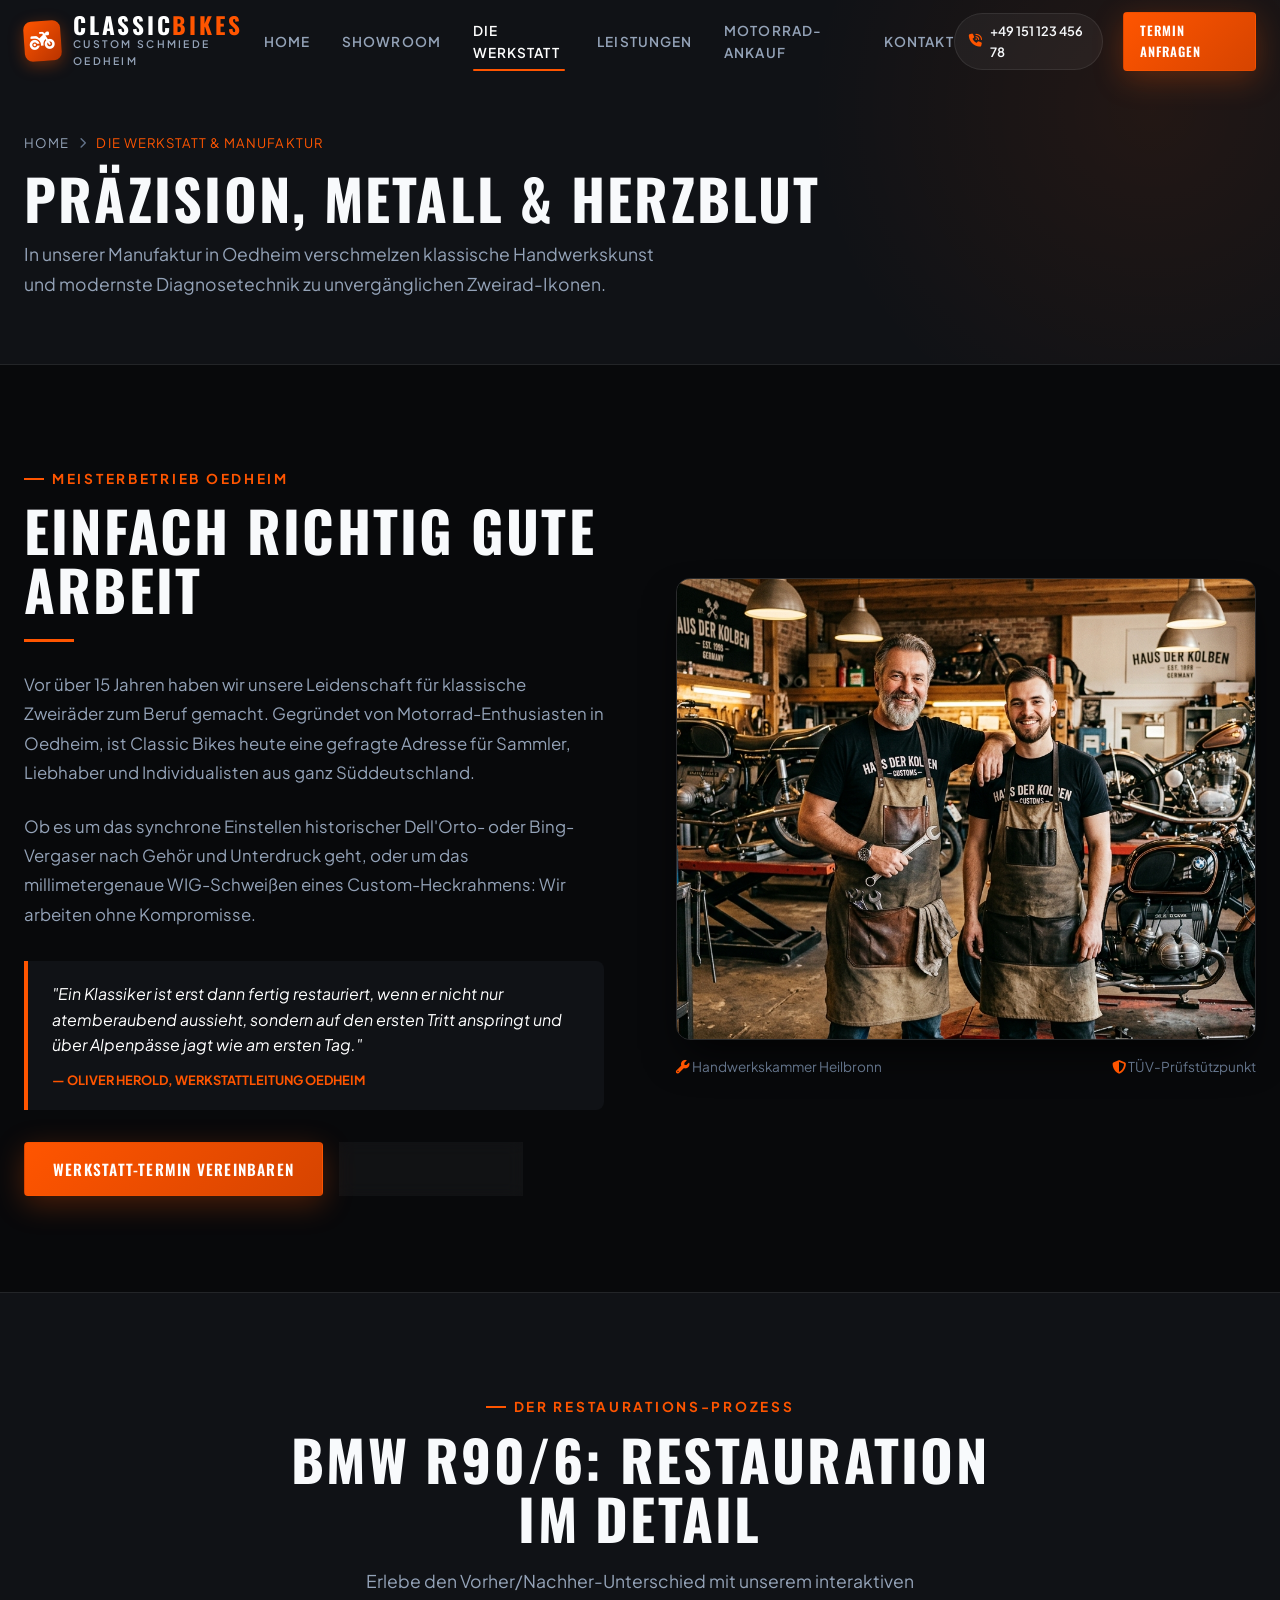
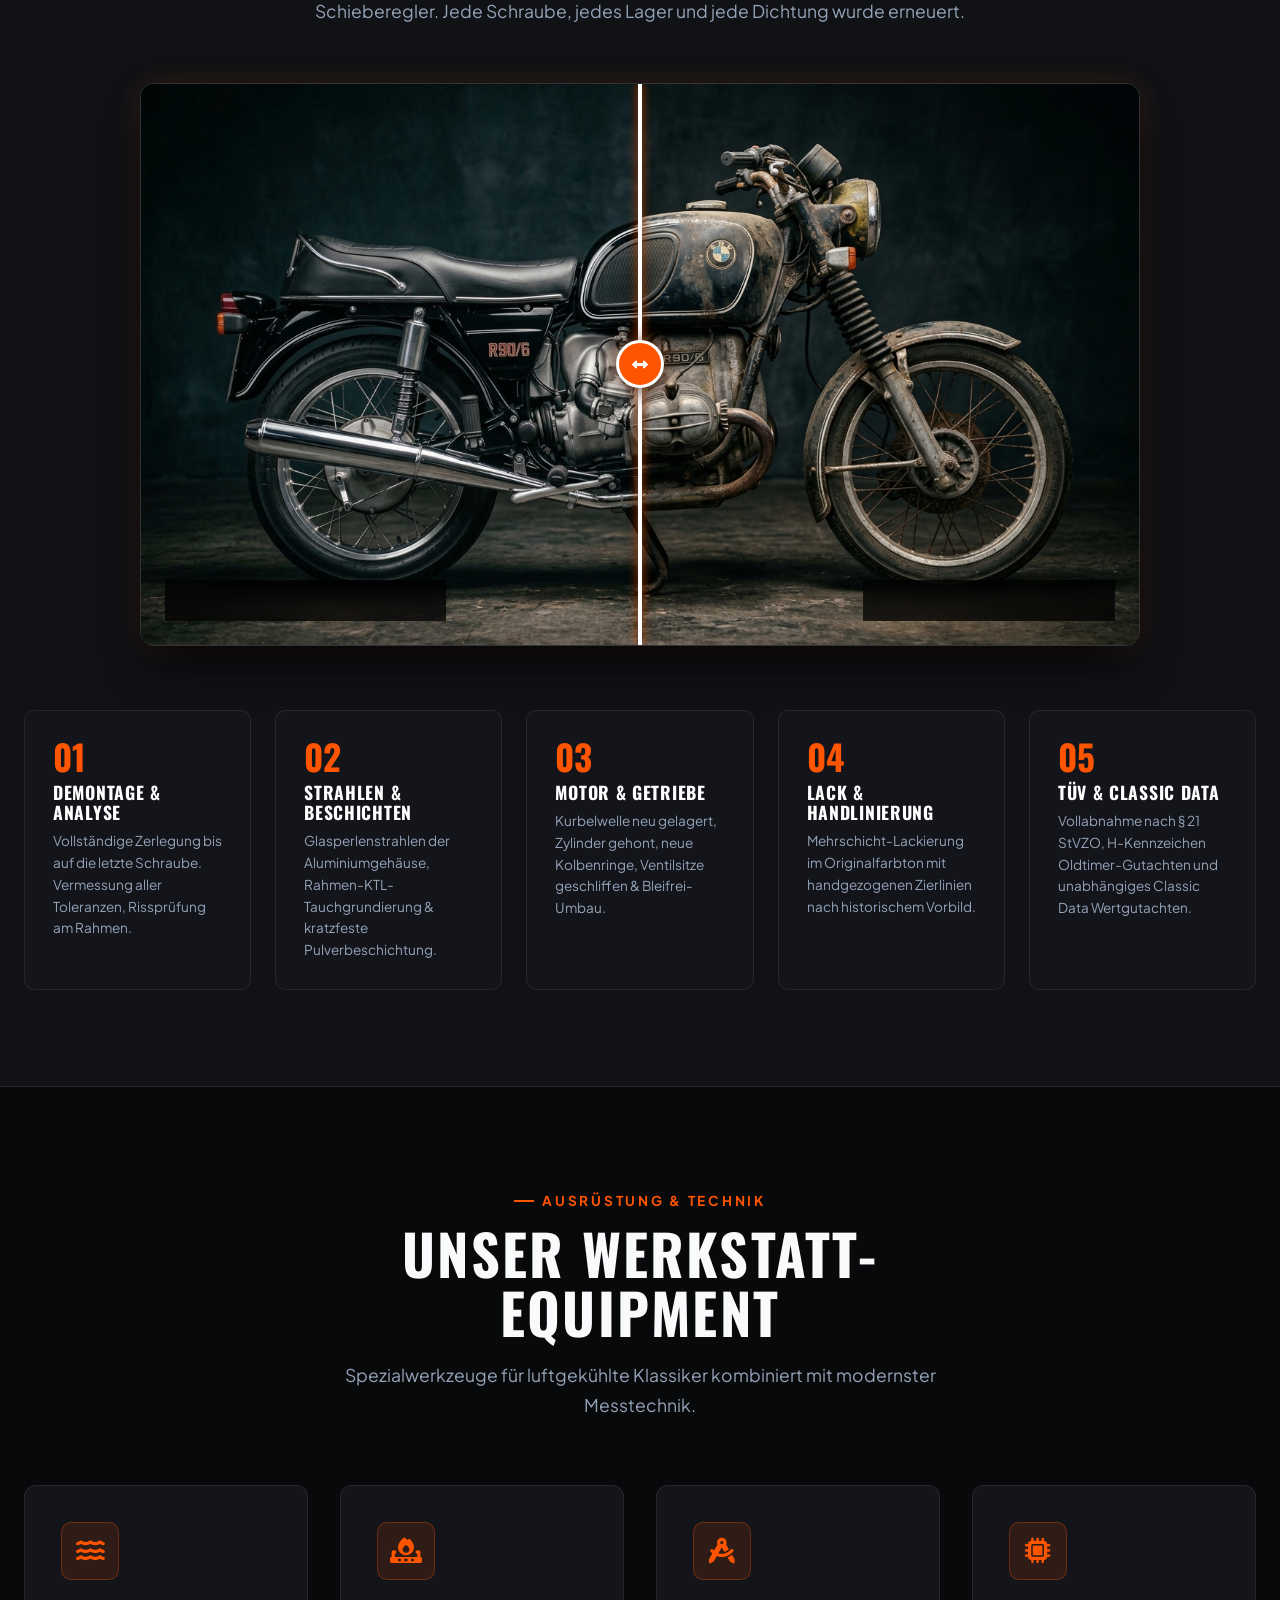
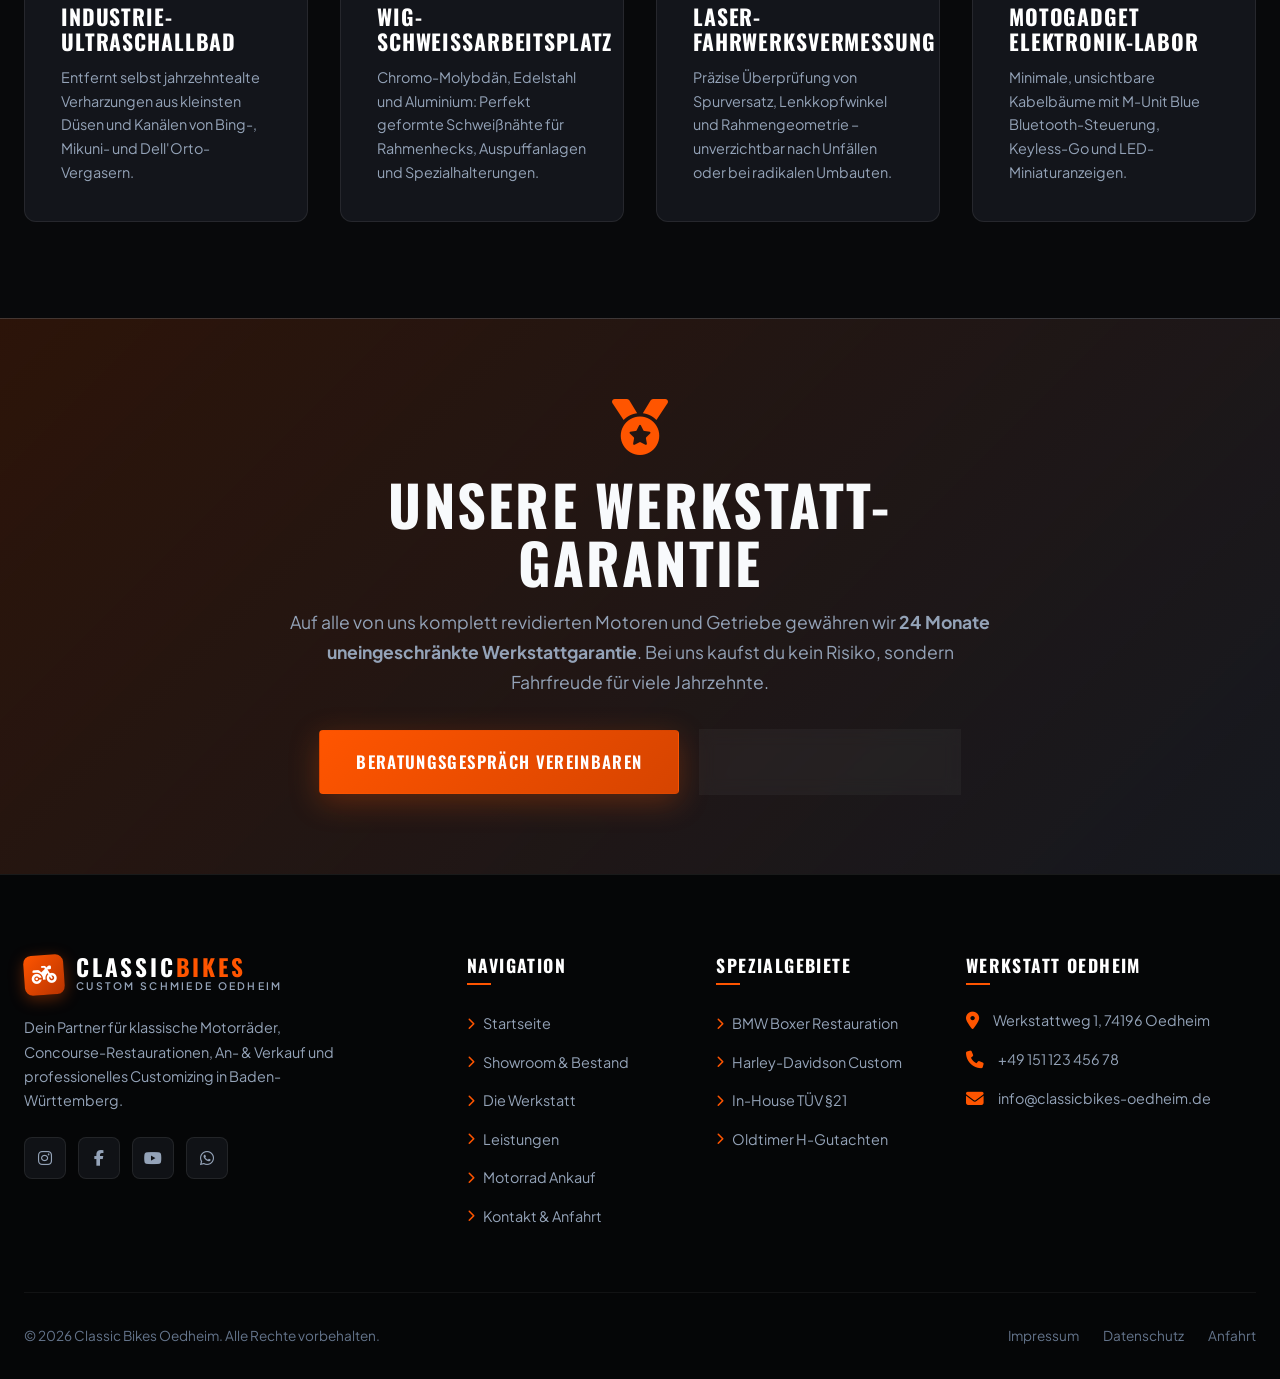
==== werkstatt.html @ 9811b8bf "ausführlicher_test_antigravity" ====
<!DOCTYPE html>
<html lang="de">
<head>
  <meta charset="UTF-8">
  <meta name="viewport" content="width=device-width, initial-scale=1.0">
  <title>Die Werkstatt & Manufaktur | Classic Bikes Oedheim</title>
  <meta name="description" content="Ein Blick hinter die Kulissen unserer Motorrad-Manufaktur in Oedheim. Erfahre mehr über unser Meisterteam, Restaurationsmethoden und Hightech-Ausrüstung.">

  <!-- FontAwesome Icons -->
  <link rel="stylesheet" href="https://cdnjs.cloudflare.com/ajax/libs/font-awesome/6.5.1/css/all.min.css">
  
  <!-- Custom Design System -->
  <link rel="stylesheet" href="css/main.css">
  <link rel="stylesheet" href="css/components.css">
</head>
<body>

  <!-- Site Navigation Header -->
  <header class="site-header scrolled" id="navbar">
    <div class="container nav-container">
      <a href="index.html" class="brand-logo" aria-label="Classic Bikes Oedheim Startseite">
        <div class="brand-icon">
          <i class="fa-solid fa-motorcycle"></i>
        </div>
        <div class="brand-text-wrap">
          <span class="brand-name">CLASSIC<span>BIKES</span></span>
          <span class="brand-subtext">Custom Schmiede Oedheim</span>
        </div>
      </a>

      <!-- Desktop Navigation -->
      <nav class="desktop-nav" aria-label="Hauptnavigation">
        <a href="index.html" class="nav-link">Home</a>
        <a href="showroom.html" class="nav-link">Showroom</a>
        <a href="werkstatt.html" class="nav-link active">Die Werkstatt</a>
        <a href="leistungen.html" class="nav-link">Leistungen</a>
        <a href="ankauf.html" class="nav-link">Motorrad-Ankauf</a>
        <a href="kontakt.html" class="nav-link">Kontakt</a>
      </nav>

      <!-- Header Actions -->
      <div class="nav-actions">
        <a href="tel:+4915112345678" class="nav-phone-badge">
          <i class="fa-solid fa-phone-volume"></i>
          <span>+49 151 123 456 78</span>
        </a>
        <a href="kontakt.html" class="btn btn-primary btn-sm">Termin anfragen</a>
        <button class="mobile-toggle" aria-label="Menü öffnen">
          <i class="fa-solid fa-bars-staggered"></i>
        </button>
      </div>
    </div>
  </header>

  <!-- Mobile Drawer -->
  <div class="drawer-backdrop"></div>
  <aside class="mobile-drawer" aria-label="Mobiles Navigationsmenü">
    <div>
      <button class="drawer-close" aria-label="Menü schließen">
        <i class="fa-solid fa-xmark"></i>
      </button>
      <div class="brand-logo" style="margin-bottom: 2rem;">
        <div class="brand-icon"><i class="fa-solid fa-motorcycle"></i></div>
        <div class="brand-text-wrap">
          <span class="brand-name">CLASSIC<span>BIKES</span></span>
          <span class="brand-subtext">Oedheim</span>
        </div>
      </div>
      <nav class="mobile-nav-links">
        <a href="index.html">Home</a>
        <a href="showroom.html">Showroom & Bestand</a>
        <a href="werkstatt.html" class="active">Die Werkstatt</a>
        <a href="leistungen.html">Leistungen & Umbau</a>
        <a href="ankauf.html">Motorrad Ankauf</a>
        <a href="kontakt.html">Kontakt & Anfahrt</a>
      </nav>
    </div>
  </aside>

  <!-- Page Banner -->
  <div class="page-banner">
    <div class="container">
      <div class="breadcrumb-nav">
        <a href="index.html">Home</a>
        <span class="breadcrumb-separator"><i class="fa-solid fa-chevron-right"></i></span>
        <span style="color:var(--accent);">Die Werkstatt & Manufaktur</span>
      </div>
      <h1 class="section-title" style="margin-bottom:0.75rem;">PRÄZISION, METALL & HERZBLUT</h1>
      <p class="section-desc">
        In unserer Manufaktur in Oedheim verschmelzen klassische Handwerkskunst und modernste Diagnosetechnik zu unvergänglichen Zweirad-Ikonen.
      </p>
    </div>
  </div>

  <main>
    <!-- Philosophy & Team Section -->
    <section style="padding: 6rem 0; background: var(--bg-body);">
      <div class="container">
        <div style="display:grid; grid-template-columns:repeat(auto-fit, minmax(360px, 1fr)); gap:4.5rem; align-items:center;">
          
          <div class="fade-up">
            <span class="section-tag">Meisterbetrieb Oedheim</span>
            <h2 class="section-title">EINFACH RICHTIG GUTE ARBEIT</h2>
            <div style="width:50px; height:3px; background:var(--accent); margin-bottom:1.75rem;"></div>
            
            <p style="color:var(--text-muted); font-size:1.05rem; line-height:1.75; margin-bottom:1.5rem;">
              Vor über 15 Jahren haben wir unsere Leidenschaft für klassische Zweiräder zum Beruf gemacht. Gegründet von Motorrad-Enthusiasten in Oedheim, ist Classic Bikes heute eine gefragte Adresse für Sammler, Liebhaber und Individualisten aus ganz Süddeutschland.
            </p>
            <p style="color:var(--text-muted); font-size:1.05rem; line-height:1.75; margin-bottom:2rem;">
              Ob es um das synchrone Einstellen historischer Dell'Orto- oder Bing-Vergaser nach Gehör und Unterdruck geht, oder um das millimetergenaue WIG-Schweißen eines Custom-Heckrahmens: Wir arbeiten ohne Kompromisse.
            </p>

            <div style="background:var(--bg-surface); border-left:4px solid var(--accent); padding:1.25rem 1.5rem; border-radius:0 8px 8px 0; margin-bottom:2rem;">
              <p style="color:#fff; font-size:1rem; font-style:italic; line-height:1.6; margin:0;">
                "Ein Klassiker ist erst dann fertig restauriert, wenn er nicht nur atemberaubend aussieht, sondern auf den ersten Tritt anspringt und über Alpenpässe jagt wie am ersten Tag."
              </p>
              <div style="margin-top:0.75rem; font-size:0.8rem; color:var(--accent); font-weight:700; text-transform:uppercase;">
                — Oliver Herold, Werkstattleitung Oedheim
              </div>
            </div>

            <div style="display:flex; gap:1rem;">
              <a href="kontakt.html" class="btn btn-primary">Werkstatt-Termin vereinbaren</a>
              <a href="leistungen.html" class="btn btn-secondary">Alle Leistungen</a>
            </div>
          </div>

          <div class="fade-up delay-1">
            <div style="border-radius:14px; overflow:hidden; border:1px solid var(--border-medium); box-shadow:var(--shadow-lg);">
              <img src="images/team.jpg" alt="Das Meisterteam von Classic Bikes Oedheim" style="width:100%; height:460px; object-fit:cover;">
            </div>
            <div style="display:flex; justify-content:space-between; margin-top:1rem; font-size:0.85rem; color:var(--text-dim);">
              <span><i class="fa-solid fa-wrench" style="color:var(--accent);"></i> Handwerkskammer Heilbronn</span>
              <span><i class="fa-solid fa-shield-halved" style="color:var(--accent);"></i> TÜV-Prüfstützpunkt</span>
            </div>
          </div>

        </div>
      </div>
    </section>

    <!-- Interactive Restoration Slider (Featured Deep Dive) -->
    <section style="padding: 6rem 0; background: var(--bg-surface); border-top: 1px solid var(--border-subtle); border-bottom: 1px solid var(--border-subtle);">
      <div class="container">
        <div style="text-align: center; max-width: 750px; margin: 0 auto 3.5rem;">
          <span class="section-tag" style="justify-content:center;">Der Restaurations-Prozess</span>
          <h2 class="section-title">BMW R90/6: RESTAURATION IM DETAIL</h2>
          <p class="section-desc" style="margin: 0 auto;">
            Erlebe den Vorher/Nachher-Unterschied mit unserem interaktiven Schieberegler. Jede Schraube, jedes Lager und jede Dichtung wurde erneuert.
          </p>
        </div>

        <!-- Slider -->
        <div class="restoration-slider-container fade-up" aria-label="Vorher Nachher Motorrad Restauration Schieberegler">
          <img src="images/restoration_before.jpg" alt="BMW R90/6 vor der Restauration" class="slider-img before">
          <img src="images/restoration_after.jpg" alt="BMW R90/6 nach der Restauration" class="slider-img after">

          <div class="slider-handle">
            <div class="slider-button"><i class="fa-solid fa-left-right"></i></div>
          </div>

          <div class="slider-label before-label">VORHER: 35 Jahre Scheunenfund</div>
          <div class="slider-label after-label">NACHHER: Concourse Zustand Note 1</div>
        </div>

        <!-- 5 Steps Process Grid -->
        <div style="display:grid; grid-template-columns:repeat(auto-fit, minmax(220px, 1fr)); gap:1.5rem; margin-top:4rem;">
          
          <div style="background:var(--bg-card); padding:1.75rem; border-radius:10px; border:1px solid var(--border-subtle); position:relative;">
            <div style="font-family:var(--font-display); font-size:2.2rem; color:var(--accent); font-weight:700; line-height:1; margin-bottom:0.5rem;">01</div>
            <h4 style="font-size:1.1rem; color:#fff; margin-bottom:0.5rem;">Demontage & Analyse</h4>
            <p style="font-size:0.85rem; color:var(--text-muted); line-height:1.6;">Vollständige Zerlegung bis auf die letzte Schraube. Vermessung aller Toleranzen, Rissprüfung am Rahmen.</p>
          </div>

          <div style="background:var(--bg-card); padding:1.75rem; border-radius:10px; border:1px solid var(--border-subtle); position:relative;">
            <div style="font-family:var(--font-display); font-size:2.2rem; color:var(--accent); font-weight:700; line-height:1; margin-bottom:0.5rem;">02</div>
            <h4 style="font-size:1.1rem; color:#fff; margin-bottom:0.5rem;">Strahlen & Beschichten</h4>
            <p style="font-size:0.85rem; color:var(--text-muted); line-height:1.6;">Glasperlenstrahlen der Aluminiumgehäuse, Rahmen-KTL-Tauchgrundierung & kratzfeste Pulverbeschichtung.</p>
          </div>

          <div style="background:var(--bg-card); padding:1.75rem; border-radius:10px; border:1px solid var(--border-subtle); position:relative;">
            <div style="font-family:var(--font-display); font-size:2.2rem; color:var(--accent); font-weight:700; line-height:1; margin-bottom:0.5rem;">03</div>
            <h4 style="font-size:1.1rem; color:#fff; margin-bottom:0.5rem;">Motor & Getriebe</h4>
            <p style="font-size:0.85rem; color:var(--text-muted); line-height:1.6;">Kurbelwelle neu gelagert, Zylinder gehont, neue Kolbenringe, Ventilsitze geschliffen & Bleifrei-Umbau.</p>
          </div>

          <div style="background:var(--bg-card); padding:1.75rem; border-radius:10px; border:1px solid var(--border-subtle); position:relative;">
            <div style="font-family:var(--font-display); font-size:2.2rem; color:var(--accent); font-weight:700; line-height:1; margin-bottom:0.5rem;">04</div>
            <h4 style="font-size:1.1rem; color:#fff; margin-bottom:0.5rem;">Lack & Handlinierung</h4>
            <p style="font-size:0.85rem; color:var(--text-muted); line-height:1.6;">Mehrschicht-Lackierung im Originalfarbton mit handgezogenen Zierlinien nach historischem Vorbild.</p>
          </div>

          <div style="background:var(--bg-card); padding:1.75rem; border-radius:10px; border:1px solid var(--border-subtle); position:relative;">
            <div style="font-family:var(--font-display); font-size:2.2rem; color:var(--accent); font-weight:700; line-height:1; margin-bottom:0.5rem;">05</div>
            <h4 style="font-size:1.1rem; color:#fff; margin-bottom:0.5rem;">TÜV & Classic Data</h4>
            <p style="font-size:0.85rem; color:var(--text-muted); line-height:1.6;">Vollabnahme nach § 21 StVZO, H-Kennzeichen Oldtimer-Gutachten und unabhängiges Classic Data Wertgutachten.</p>
          </div>

        </div>
      </div>
    </section>

    <!-- Workshop Equipment & Tools -->
    <section style="padding: 6rem 0; background: var(--bg-body);">
      <div class="container">
        <div style="text-align:center; max-width:700px; margin: 0 auto 4rem;">
          <span class="section-tag" style="justify-content:center;">Ausrüstung & Technik</span>
          <h2 class="section-title">UNSER WERKSTATT-EQUIPMENT</h2>
          <p class="section-desc" style="margin: 0 auto;">
            Spezialwerkzeuge für luftgekühlte Klassiker kombiniert mit modernster Messtechnik.
          </p>
        </div>

        <div style="display:grid; grid-template-columns:repeat(auto-fit, minmax(280px, 1fr)); gap:2rem;">
          
          <div class="feature-card fade-up">
            <div class="feature-icon-box"><i class="fa-solid fa-water"></i></div>
            <h3 class="feature-title">Industrie-Ultraschallbad</h3>
            <p style="color:var(--text-muted); font-size:0.9rem; line-height:1.65;">
              Entfernt selbst jahrzehntealte Verharzungen aus kleinsten Düsen und Kanälen von Bing-, Mikuni- und Dell'Orto-Vergasern.
            </p>
          </div>

          <div class="feature-card fade-up delay-1">
            <div class="feature-icon-box"><i class="fa-solid fa-fire-burner"></i></div>
            <h3 class="feature-title">WIG-Schweißarbeitsplatz</h3>
            <p style="color:var(--text-muted); font-size:0.9rem; line-height:1.65;">
              Chromo-Molybdän, Edelstahl und Aluminium: Perfekt geformte Schweißnähte für Rahmenhecks, Auspuffanlagen und Spezialhalterungen.
            </p>
          </div>

          <div class="feature-card fade-up delay-2">
            <div class="feature-icon-box"><i class="fa-solid fa-compass-drafting"></i></div>
            <h3 class="feature-title">Laser-Fahrwerksvermessung</h3>
            <p style="color:var(--text-muted); font-size:0.9rem; line-height:1.65;">
              Präzise Überprüfung von Spurversatz, Lenkkopfwinkel und Rahmengeometrie – unverzichtbar nach Unfällen oder bei radikalen Umbauten.
            </p>
          </div>

          <div class="feature-card fade-up delay-3">
            <div class="feature-icon-box"><i class="fa-solid fa-microchip"></i></div>
            <h3 class="feature-title">Motogadget Elektronik-Labor</h3>
            <p style="color:var(--text-muted); font-size:0.9rem; line-height:1.65;">
              Minimale, unsichtbare Kabelbäume mit M-Unit Blue Bluetooth-Steuerung, Keyless-Go und LED-Miniaturanzeigen.
            </p>
          </div>

        </div>
      </div>
    </section>

    <!-- Workshop Guarantee CTA -->
    <section style="padding: 5rem 0; background: linear-gradient(135deg, rgba(255,85,0,0.15) 0%, var(--bg-surface-elevated) 100%); border-top: 1px solid var(--border-medium);">
      <div class="container" style="text-align:center; max-width:750px;">
        <i class="fa-solid fa-medal" style="font-size:3.5rem; color:var(--accent); margin-bottom:1.25rem;"></i>
        <h2 class="section-title" style="margin-bottom:1rem;">UNSERE WERKSTATT-GARANTIE</h2>
        <p style="color:var(--text-muted); font-size:1.1rem; line-height:1.7; margin-bottom:2rem;">
          Auf alle von uns komplett revidierten Motoren und Getriebe gewähren wir <strong>24 Monate uneingeschränkte Werkstattgarantie</strong>. Bei uns kaufst du kein Risiko, sondern Fahrfreude für viele Jahrzehnte.
        </p>
        <div style="display:flex; justify-content:center; gap:1.25rem; flex-wrap:wrap;">
          <a href="kontakt.html" class="btn btn-primary btn-lg">Beratungsgespräch vereinbaren</a>
          <a href="showroom.html" class="btn btn-secondary btn-lg">Fertige Bikes ansehen</a>
        </div>
      </div>
    </section>
  </main>

  <!-- Site Footer -->
  <footer class="site-footer">
    <div class="container">
      <div class="footer-top">
        <div class="footer-col">
          <div class="brand-logo" style="margin-bottom: 1.25rem;">
            <div class="brand-icon"><i class="fa-solid fa-motorcycle"></i></div>
            <div class="brand-text-wrap">
              <span class="brand-name">CLASSIC<span>BIKES</span></span>
              <span class="brand-subtext">Custom Schmiede Oedheim</span>
            </div>
          </div>
          <p style="color:var(--text-muted); font-size:0.9rem; line-height:1.7; margin-bottom:1.5rem; max-width:320px;">
            Dein Partner für klassische Motorräder, Concourse-Restaurationen, An- & Verkauf und professionelles Customizing in Baden-Württemberg.
          </p>
          <div class="social-links">
            <a href="#" class="social-btn" aria-label="Instagram"><i class="fa-brands fa-instagram"></i></a>
            <a href="#" class="social-btn" aria-label="Facebook"><i class="fa-brands fa-facebook-f"></i></a>
            <a href="#" class="social-btn" aria-label="YouTube"><i class="fa-brands fa-youtube"></i></a>
            <a href="https://wa.me/4915112345678" target="_blank" class="social-btn" aria-label="WhatsApp"><i class="fa-brands fa-whatsapp"></i></a>
          </div>
        </div>

        <div class="footer-col">
          <h4>Navigation</h4>
          <ul class="footer-links">
            <li><a href="index.html"><i class="fa-solid fa-chevron-right"></i> Startseite</a></li>
            <li><a href="showroom.html"><i class="fa-solid fa-chevron-right"></i> Showroom & Bestand</a></li>
            <li><a href="werkstatt.html"><i class="fa-solid fa-chevron-right"></i> Die Werkstatt</a></li>
            <li><a href="leistungen.html"><i class="fa-solid fa-chevron-right"></i> Leistungen</a></li>
            <li><a href="ankauf.html"><i class="fa-solid fa-chevron-right"></i> Motorrad Ankauf</a></li>
            <li><a href="kontakt.html"><i class="fa-solid fa-chevron-right"></i> Kontakt & Anfahrt</a></li>
          </ul>
        </div>

        <div class="footer-col">
          <h4>Spezialgebiete</h4>
          <ul class="footer-links">
            <li><a href="leistungen.html"><i class="fa-solid fa-chevron-right"></i> BMW Boxer Restauration</a></li>
            <li><a href="leistungen.html"><i class="fa-solid fa-chevron-right"></i> Harley-Davidson Custom</a></li>
            <li><a href="leistungen.html"><i class="fa-solid fa-chevron-right"></i> In-House TÜV §21</a></li>
            <li><a href="leistungen.html"><i class="fa-solid fa-chevron-right"></i> Oldtimer H-Gutachten</a></li>
          </ul>
        </div>

        <div class="footer-col">
          <h4>Werkstatt Oedheim</h4>
          <div class="footer-contact-item">
            <i class="fa-solid fa-location-dot"></i>
            <div>Werkstattweg 1, 74196 Oedheim</div>
          </div>
          <div class="footer-contact-item">
            <i class="fa-solid fa-phone"></i>
            <div>+49 151 123 456 78</div>
          </div>
          <div class="footer-contact-item">
            <i class="fa-solid fa-envelope"></i>
            <div>info@classicbikes-oedheim.de</div>
          </div>
        </div>
      </div>

      <div class="footer-bottom">
        <div>&copy; 2026 Classic Bikes Oedheim. Alle Rechte vorbehalten.</div>
        <div class="footer-bottom-links">
          <a href="impressum.html">Impressum</a>
          <a href="datenschutz.html">Datenschutz</a>
          <a href="kontakt.html">Anfahrt</a>
        </div>
      </div>
    </div>
  </footer>

  <!-- Scroll To Top Button -->
  <button class="scroll-top-btn" aria-label="Nach oben scrollen">
    <i class="fa-solid fa-arrow-up"></i>
  </button>

  <!-- Scripts -->
  <script src="js/main.js"></script>
  <script src="js/restoration-slider.js"></script>
</body>
</html>
---- css/main.css ----
/* ==========================================================================
   CLASSIC BIKES OEDHEIM - DESIGN SYSTEM & CORE STYLES
   ========================================================================== */

@import url('https://fonts.googleapis.com/css2?family=Plus+Jakarta+Sans:ital,wght@0,300;0,400;0,500;0,600;0,700;0,800;1,400&family=Syne:wght@600;700;800&family=Oswald:wght@500;600;700&display=swap');

:root {
  /* Color Palette */
  --bg-body: #08090b;
  --bg-surface: #101216;
  --bg-surface-elevated: #161920;
  --bg-surface-glass: rgba(16, 18, 22, 0.82);
  --bg-card: #13151b;
  --bg-card-hover: #181b24;

  /* Accent Flame Colors */
  --accent: #ff5500;
  --accent-light: #ff772e;
  --accent-dark: #d64400;
  --accent-glow: rgba(255, 85, 0, 0.35);
  --accent-subtle: rgba(255, 85, 0, 0.12);

  /* Secondary Accents */
  --amber: #f59e0b;
  --emerald: #10b981;
  --slate-gold: #c5a059;

  /* Typography Colors */
  --text-main: #f8fafc;
  --text-muted: #94a3b8;
  --text-dim: #64748b;
  --text-inverse: #08090b;

  /* Borders & Dividers */
  --border-subtle: rgba(255, 255, 255, 0.08);
  --border-medium: rgba(255, 255, 255, 0.14);
  --border-accent: rgba(255, 85, 0, 0.5);

  /* Shadows */
  --shadow-sm: 0 2px 8px rgba(0, 0, 0, 0.4);
  --shadow-md: 0 10px 25px -5px rgba(0, 0, 0, 0.6), 0 8px 10px -6px rgba(0, 0, 0, 0.5);
  --shadow-lg: 0 20px 40px -10px rgba(0, 0, 0, 0.8);
  --shadow-accent: 0 8px 30px rgba(255, 85, 0, 0.28);

  /* Fonts */
  --font-display: 'Oswald', 'Syne', sans-serif;
  --font-heading: 'Syne', 'Oswald', sans-serif;
  --font-body: 'Plus Jakarta Sans', -apple-system, BlinkMacSystemFont, 'Segoe UI', Roboto, sans-serif;

  /* Transitions */
  --transition-fast: 0.18s cubic-bezier(0.4, 0, 0.2, 1);
  --transition-normal: 0.3s cubic-bezier(0.4, 0, 0.2, 1);
  --transition-smooth: 0.5s cubic-bezier(0.16, 1, 0.3, 1);

  /* Spacing & Layout */
  --container-max: 1280px;
  --header-height: 84px;
}

/* Base Reset */
*, *::before, *::after {
  box-sizing: border-box;
  margin: 0;
  padding: 0;
}

html {
  scroll-behavior: smooth;
  color-scheme: dark;
}

body {
  font-family: var(--font-body);
  background-color: var(--bg-body);
  color: var(--text-main);
  line-height: 1.6;
  -webkit-font-smoothing: antialiased;
  -moz-osx-font-smoothing: grayscale;
  overflow-x: hidden;
  position: relative;
}

/* Background Atmosphere Grid / Texture */
body::before {
  content: '';
  position: fixed;
  top: 0;
  left: 0;
  width: 100vw;
  height: 100vh;
  background-image: 
    radial-gradient(circle at 15% 20%, rgba(255, 85, 0, 0.05) 0%, transparent 40%),
    radial-gradient(circle at 85% 80%, rgba(197, 160, 89, 0.03) 0%, transparent 40%),
    linear-gradient(to right, rgba(255, 255, 255, 0.015) 1px, transparent 1px),
    linear-gradient(to bottom, rgba(255, 255, 255, 0.015) 1px, transparent 1px);
  background-size: 100% 100%, 100% 100%, 64px 64px, 64px 64px;
  pointer-events: none;
  z-index: -1;
}

/* Custom Scrollbar */
::-webkit-scrollbar {
  width: 9px;
}

::-webkit-scrollbar-track {
  background: var(--bg-body);
}

::-webkit-scrollbar-thumb {
  background: #272a33;
  border-radius: 4px;
  border: 2px solid var(--bg-body);
}

::-webkit-scrollbar-thumb:hover {
  background: var(--accent);
}

/* Typography */
h1, h2, h3, h4, h5, h6 {
  font-family: var(--font-display);
  font-weight: 700;
  letter-spacing: 0.04em;
  text-transform: uppercase;
  color: var(--text-main);
  line-height: 1.15;
}

p {
  color: var(--text-muted);
}

a {
  color: inherit;
  text-decoration: none;
  transition: color var(--transition-fast);
}

img {
  max-width: 100%;
  height: auto;
  display: block;
}

/* Global Container */
.container {
  width: 100%;
  max-width: var(--container-max);
  margin-left: auto;
  margin-right: auto;
  padding-left: 1.5rem;
  padding-right: 1.5rem;
}

/* ==========================================================================
   NAVIGATION BAR
   ========================================================================== */
.site-header {
  position: fixed;
  top: 0;
  left: 0;
  width: 100%;
  height: var(--header-height);
  z-index: 100;
  transition: background-color var(--transition-normal), backdrop-filter var(--transition-normal), border-color var(--transition-normal), box-shadow var(--transition-normal);
  background: transparent;
  border-bottom: 1px solid transparent;
}

.site-header.scrolled {
  background: var(--bg-surface-glass);
  backdrop-filter: blur(16px);
  -webkit-backdrop-filter: blur(16px);
  border-bottom: 1px solid var(--border-subtle);
  box-shadow: 0 10px 30px rgba(0, 0, 0, 0.7);
  height: 72px;
}

.nav-container {
  height: 100%;
  display: flex;
  align-items: center;
  justify-content: space-between;
}

/* Brand Logo */
.brand-logo {
  display: flex;
  align-items: center;
  gap: 0.75rem;
  text-decoration: none;
}

.brand-icon {
  width: 40px;
  height: 40px;
  background: linear-gradient(135deg, var(--accent), #b83300);
  border-radius: 8px;
  display: flex;
  align-items: center;
  justify-content: center;
  color: #fff;
  font-size: 1.25rem;
  box-shadow: 0 4px 15px var(--accent-glow);
  transform: rotate(-4deg);
  transition: transform var(--transition-normal);
}

.brand-logo:hover .brand-icon {
  transform: rotate(0deg) scale(1.05);
}

.brand-text-wrap {
  display: flex;
  flex-direction: column;
}

.brand-name {
  font-family: var(--font-display);
  font-size: 1.45rem;
  font-weight: 700;
  letter-spacing: 0.12em;
  color: #fff;
  line-height: 1;
}

.brand-name span {
  color: var(--accent);
}

.brand-subtext {
  font-size: 0.65rem;
  font-weight: 600;
  text-transform: uppercase;
  letter-spacing: 0.22em;
  color: var(--text-muted);
}

/* Desktop Navigation Menu */
.desktop-nav {
  display: flex;
  align-items: center;
  gap: 2rem;
}

.nav-link {
  font-size: 0.85rem;
  font-weight: 600;
  letter-spacing: 0.08em;
  text-transform: uppercase;
  color: var(--text-muted);
  position: relative;
  padding: 0.5rem 0;
  transition: color var(--transition-fast);
}

.nav-link::after {
  content: '';
  position: absolute;
  bottom: 0;
  left: 0;
  width: 0;
  height: 2px;
  background: var(--accent);
  transition: width var(--transition-normal);
  border-radius: 1px;
}

.nav-link:hover,
.nav-link.active {
  color: #fff;
}

.nav-link:hover::after,
.nav-link.active::after {
  width: 100%;
}

.nav-actions {
  display: flex;
  align-items: center;
  gap: 1.25rem;
}

.nav-phone-badge {
  display: flex;
  align-items: center;
  gap: 0.5rem;
  font-size: 0.8rem;
  font-weight: 600;
  color: var(--text-main);
  background: rgba(255, 255, 255, 0.05);
  padding: 0.45rem 0.9rem;
  border-radius: 9999px;
  border: 1px solid var(--border-subtle);
  transition: all var(--transition-fast);
}

.nav-phone-badge i {
  color: var(--accent);
}

.nav-phone-badge:hover {
  background: rgba(255, 85, 0, 0.12);
  border-color: var(--accent);
  color: #fff;
}

/* Mobile Hamburger Toggle */
.mobile-toggle {
  display: none;
  background: transparent;
  border: none;
  color: #fff;
  font-size: 1.5rem;
  cursor: pointer;
  padding: 0.5rem;
  z-index: 101;
}

/* Mobile Drawer Overlay */
.mobile-drawer {
  position: fixed;
  top: 0;
  right: -100%;
  width: 85%;
  max-width: 380px;
  height: 100vh;
  background: var(--bg-surface-elevated);
  z-index: 1000;
  padding: 2.5rem 2rem;
  display: flex;
  flex-direction: column;
  justify-content: space-between;
  box-shadow: -10px 0 35px rgba(0, 0, 0, 0.8);
  border-left: 1px solid var(--border-medium);
  transition: right var(--transition-smooth);
}

.mobile-drawer.open {
  right: 0;
}

.drawer-backdrop {
  position: fixed;
  inset: 0;
  background: rgba(0, 0, 0, 0.7);
  backdrop-filter: blur(6px);
  z-index: 999;
  opacity: 0;
  pointer-events: none;
  transition: opacity var(--transition-normal);
}

.drawer-backdrop.active {
  opacity: 1;
  pointer-events: auto;
}

.drawer-close {
  align-self: flex-end;
  background: transparent;
  border: 1px solid var(--border-subtle);
  color: var(--text-main);
  width: 40px;
  height: 40px;
  border-radius: 50%;
  display: flex;
  align-items: center;
  justify-content: center;
  cursor: pointer;
  font-size: 1.25rem;
  margin-bottom: 2rem;
  transition: all var(--transition-fast);
}

.drawer-close:hover {
  background: var(--accent);
  border-color: var(--accent);
  color: #fff;
}

.mobile-nav-links {
  display: flex;
  flex-direction: column;
  gap: 1.5rem;
}

.mobile-nav-links a {
  font-family: var(--font-display);
  font-size: 1.4rem;
  letter-spacing: 0.05em;
  text-transform: uppercase;
  color: var(--text-muted);
  transition: color var(--transition-fast);
}

.mobile-nav-links a.active,
.mobile-nav-links a:hover {
  color: var(--accent);
}

/* ==========================================================================
   BUTTONS & CALLS TO ACTION
   ========================================================================== */
.btn {
  display: inline-flex;
  align-items: center;
  justify-content: center;
  gap: 0.65rem;
  font-family: var(--font-display);
  font-size: 0.95rem;
  font-weight: 600;
  text-transform: uppercase;
  letter-spacing: 0.08em;
  padding: 0.85rem 1.75rem;
  border-radius: 4px;
  cursor: pointer;
  transition: all var(--transition-fast);
  border: 1px solid transparent;
  text-decoration: none;
  position: relative;
  overflow: hidden;
}

.btn-primary {
  background: linear-gradient(135deg, var(--accent) 0%, var(--accent-dark) 100%);
  color: #fff;
  box-shadow: var(--shadow-accent);
}

.btn-primary:hover {
  background: linear-gradient(135deg, var(--accent-light) 0%, var(--accent) 100%);
  transform: translateY(-2px);
  box-shadow: 0 10px 25px rgba(255, 85, 0, 0.45);
  color: #fff;
}

.btn-secondary {
  background: rgba(255, 255, 255, 0.04);
  color: var(--text-main);
  border-color: var(--border-medium);
  backdrop-filter: blur(8px);
}

.btn-secondary:hover {
  background: rgba(255, 255, 255, 0.1);
  border-color: #fff;
  transform: translateY(-2px);
  color: #fff;
}

.btn-outline-accent {
  background: transparent;
  color: var(--accent);
  border-color: var(--accent);
}

.btn-outline-accent:hover {
  background: var(--accent);
  color: #fff;
  box-shadow: var(--shadow-accent);
}

.btn-sm {
  padding: 0.5rem 1rem;
  font-size: 0.8rem;
}

.btn-lg {
  padding: 1.1rem 2.25rem;
  font-size: 1.05rem;
}

.btn-full {
  width: 100%;
}

/* ==========================================================================
   BADGES & PILLS
   ========================================================================== */
.badge {
  display: inline-flex;
  align-items: center;
  gap: 0.4rem;
  padding: 0.35rem 0.75rem;
  border-radius: 9999px;
  font-size: 0.72rem;
  font-weight: 700;
  text-transform: uppercase;
  letter-spacing: 0.08em;
}

.badge-accent {
  background: var(--accent-subtle);
  color: var(--accent-light);
  border: 1px solid rgba(255, 85, 0, 0.3);
}

.badge-emerald {
  background: rgba(16, 185, 129, 0.12);
  color: #34d399;
  border: 1px solid rgba(16, 185, 129, 0.3);
}

.badge-muted {
  background: rgba(255, 255, 255, 0.06);
  color: var(--text-muted);
  border: 1px solid var(--border-subtle);
}

.badge-dot {
  width: 7px;
  height: 7px;
  border-radius: 50%;
  display: inline-block;
}

.badge-dot.pulse {
  animation: pulse-dot 1.8s infinite;
}

@keyframes pulse-dot {
  0% { transform: scale(0.95); opacity: 0.8; }
  50% { transform: scale(1.35); opacity: 1; }
  100% { transform: scale(0.95); opacity: 0.8; }
}

/* Section Headings */
.section-tag {
  display: inline-flex;
  align-items: center;
  gap: 0.5rem;
  color: var(--accent);
  font-size: 0.85rem;
  font-weight: 700;
  letter-spacing: 0.2em;
  text-transform: uppercase;
  margin-bottom: 0.75rem;
}

.section-tag::before {
  content: '';
  width: 20px;
  height: 2px;
  background: var(--accent);
}

.section-title {
  font-size: clamp(2.2rem, 5vw, 3.5rem);
  line-height: 1.05;
  margin-bottom: 1.25rem;
}

.section-desc {
  font-size: 1.1rem;
  color: var(--text-muted);
  max-width: 650px;
  line-height: 1.7;
}

/* ==========================================================================
   FOOTER
   ========================================================================== */
.site-footer {
  background: #050607;
  border-top: 1px solid var(--border-subtle);
  padding: 5rem 0 2rem;
  position: relative;
  overflow: hidden;
}

.footer-top {
  display: grid;
  grid-template-columns: 2fr 1fr 1fr 1.5fr;
  gap: 3.5rem;
  margin-bottom: 4rem;
}

.footer-col h4 {
  font-size: 1.1rem;
  color: #fff;
  margin-bottom: 1.5rem;
  letter-spacing: 0.08em;
  position: relative;
  padding-bottom: 0.6rem;
}

.footer-col h4::after {
  content: '';
  position: absolute;
  bottom: 0;
  left: 0;
  width: 24px;
  height: 2px;
  background: var(--accent);
}

.footer-links {
  list-style: none;
  display: flex;
  flex-direction: column;
  gap: 0.75rem;
}

.footer-links a {
  color: var(--text-muted);
  font-size: 0.9rem;
  transition: all var(--transition-fast);
  display: inline-flex;
  align-items: center;
  gap: 0.5rem;
}

.footer-links a:hover {
  color: #fff;
  transform: translateX(4px);
}

.footer-links a i {
  color: var(--accent);
  font-size: 0.75rem;
}

.footer-contact-item {
  display: flex;
  align-items: flex-start;
  gap: 0.9rem;
  margin-bottom: 1rem;
  color: var(--text-muted);
  font-size: 0.9rem;
}

.footer-contact-item i {
  color: var(--accent);
  font-size: 1.1rem;
  margin-top: 0.2rem;
}

.footer-hours-card {
  background: var(--bg-surface);
  border: 1px solid var(--border-subtle);
  border-radius: 8px;
  padding: 1rem;
  margin-top: 1rem;
}

.hours-row {
  display: flex;
  justify-content: space-between;
  font-size: 0.82rem;
  color: var(--text-muted);
  padding: 0.3rem 0;
  border-bottom: 1px solid rgba(255, 255, 255, 0.04);
}

.hours-row:last-child {
  border-bottom: none;
}

.social-links {
  display: flex;
  gap: 0.75rem;
  margin-top: 1.5rem;
}

.social-btn {
  width: 42px;
  height: 42px;
  border-radius: 8px;
  background: var(--bg-surface);
  border: 1px solid var(--border-subtle);
  display: flex;
  align-items: center;
  justify-content: center;
  color: var(--text-muted);
  transition: all var(--transition-fast);
}

.social-btn:hover {
  background: var(--accent);
  border-color: var(--accent);
  color: #fff;
  transform: translateY(-3px);
  box-shadow: var(--shadow-accent);
}

.footer-bottom {
  border-top: 1px solid rgba(255, 255, 255, 0.05);
  padding-top: 2rem;
  display: flex;
  justify-content: space-between;
  align-items: center;
  flex-wrap: wrap;
  gap: 1rem;
  font-size: 0.85rem;
  color: var(--text-dim);
}

.footer-bottom-links {
  display: flex;
  gap: 1.5rem;
}

.footer-bottom-links a:hover {
  color: var(--accent);
}

/* ==========================================================================
   TOAST NOTIFICATION COMPONENT
   ========================================================================== */
.toast-container {
  position: fixed;
  bottom: 2rem;
  right: 2rem;
  z-index: 9999;
  display: flex;
  flex-direction: column;
  gap: 0.75rem;
}

.toast {
  background: var(--bg-surface-elevated);
  border: 1px solid var(--border-accent);
  color: #fff;
  padding: 1rem 1.5rem;
  border-radius: 8px;
  box-shadow: 0 15px 35px rgba(0, 0, 0, 0.6);
  display: flex;
  align-items: center;
  gap: 1rem;
  min-width: 300px;
  max-width: 450px;
  transform: translateY(100px);
  opacity: 0;
  transition: all 0.35s cubic-bezier(0.16, 1, 0.3, 1);
}

.toast.show {
  transform: translateY(0);
  opacity: 1;
}

.toast-icon {
  color: var(--accent);
  font-size: 1.35rem;
}

.toast-content {
  flex: 1;
}

.toast-title {
  font-weight: 700;
  font-size: 0.9rem;
  margin-bottom: 0.15rem;
}

.toast-desc {
  font-size: 0.8rem;
  color: var(--text-muted);
}

/* Scroll To Top Button */
.scroll-top-btn {
  position: fixed;
  bottom: 2rem;
  left: 2rem;
  width: 46px;
  height: 46px;
  border-radius: 8px;
  background: var(--bg-surface-elevated);
  border: 1px solid var(--border-subtle);
  color: var(--text-muted);
  display: flex;
  align-items: center;
  justify-content: center;
  cursor: pointer;
  z-index: 90;
  opacity: 0;
  visibility: hidden;
  transform: translateY(20px);
  transition: all var(--transition-normal);
}

.scroll-top-btn.visible {
  opacity: 1;
  visibility: visible;
  transform: translateY(0);
}

.scroll-top-btn:hover {
  background: var(--accent);
  border-color: var(--accent);
  color: #fff;
  box-shadow: var(--shadow-accent);
}

/* ==========================================================================
   ANIMATIONS & UTILITIES
   ========================================================================== */
.fade-up {
  opacity: 0;
  transform: translateY(35px);
  transition: opacity 0.8s cubic-bezier(0.16, 1, 0.3, 1), transform 0.8s cubic-bezier(0.16, 1, 0.3, 1);
}

.fade-up.in-view {
  opacity: 1;
  transform: translateY(0);
}

.delay-1 { transition-delay: 0.1s; }
.delay-2 { transition-delay: 0.2s; }
.delay-3 { transition-delay: 0.3s; }
.delay-4 { transition-delay: 0.4s; }

/* Responsive Media Queries */
@media (max-width: 1024px) {
  .footer-top {
    grid-template-columns: 1fr 1fr;
    gap: 2.5rem;
  }
}

@media (max-width: 768px) {
  :root {
    --header-height: 74px;
  }

  .desktop-nav,
  .nav-phone-badge {
    display: none;
  }

  .mobile-toggle {
    display: block;
  }

  .footer-top {
    grid-template-columns: 1fr;
    gap: 2.5rem;
  }

  .footer-bottom {
    flex-direction: column;
    text-align: center;
    gap: 1.25rem;
  }

  .footer-bottom-links {
    justify-content: center;
  }
}
---- css/components.css ----
/* ==========================================================================
   CLASSIC BIKES OEDHEIM - COMPONENTS & INTERACTIVE UI ELEMENTS
   ========================================================================== */

/* ==========================================================================
   HERO COMPONENT
   ========================================================================== */
.hero {
  position: relative;
  min-height: 100vh;
  display: flex;
  align-items: center;
  padding-top: calc(var(--header-height) + 2rem);
  padding-bottom: 5rem;
  overflow: hidden;
}

.hero-bg-wrapper {
  position: absolute;
  inset: 0;
  z-index: 0;
}

.hero-bg-img {
  width: 100%;
  height: 100%;
  object-fit: cover;
  object-position: center 60%;
  filter: brightness(0.42) contrast(1.15);
  transform: scale(1.03);
  transition: transform 12s ease-out;
}

.hero:hover .hero-bg-img {
  transform: scale(1.08);
}

.hero-overlay {
  position: absolute;
  inset: 0;
  background: 
    linear-gradient(to top, var(--bg-body) 0%, rgba(8, 9, 11, 0.6) 45%, rgba(8, 9, 11, 0.3) 100%),
    linear-gradient(to right, rgba(8, 9, 11, 0.85) 0%, rgba(8, 9, 11, 0.4) 50%, transparent 100%);
}

.hero-content {
  position: relative;
  z-index: 10;
  max-width: 820px;
}

.hero-badge-wrap {
  margin-bottom: 1.5rem;
  display: flex;
  align-items: center;
  gap: 0.75rem;
  flex-wrap: wrap;
}

.hero-title {
  font-size: clamp(2.8rem, 6.5vw, 5.2rem);
  font-weight: 800;
  line-height: 0.98;
  letter-spacing: 0.02em;
  margin-bottom: 1.5rem;
  text-transform: uppercase;
}

.hero-title .text-gradient {
  background: linear-gradient(135deg, #ffffff 30%, var(--accent-light) 80%, var(--accent) 100%);
  -webkit-background-clip: text;
  -webkit-text-fill-color: transparent;
}

.hero-title .accent-glow {
  color: var(--accent);
  text-shadow: 0 0 35px var(--accent-glow);
}

.hero-description {
  font-size: clamp(1.05rem, 1.6vw, 1.25rem);
  color: #cbd5e1;
  line-height: 1.65;
  margin-bottom: 2.5rem;
  max-width: 640px;
}

.hero-cta-group {
  display: flex;
  align-items: center;
  gap: 1.25rem;
  flex-wrap: wrap;
  margin-bottom: 3.5rem;
}

/* Floating Stats Bar */
.hero-stats-bar {
  display: grid;
  grid-template-columns: repeat(4, 1fr);
  gap: 1.5rem;
  background: rgba(16, 18, 22, 0.75);
  backdrop-filter: blur(12px);
  -webkit-backdrop-filter: blur(12px);
  border: 1px solid var(--border-medium);
  border-radius: 12px;
  padding: 1.5rem 2rem;
  box-shadow: var(--shadow-lg);
  position: relative;
  z-index: 10;
}

.stat-item {
  display: flex;
  flex-direction: column;
}

.stat-number {
  font-family: var(--font-display);
  font-size: 2.25rem;
  font-weight: 700;
  color: #fff;
  line-height: 1;
  margin-bottom: 0.25rem;
}

.stat-number span {
  color: var(--accent);
}

.stat-label {
  font-size: 0.8rem;
  color: var(--text-muted);
  text-transform: uppercase;
  letter-spacing: 0.06em;
  font-weight: 600;
}

/* ==========================================================================
   PAGE BANNER (FOR SUBPAGES)
   ========================================================================== */
.page-banner {
  position: relative;
  padding: calc(var(--header-height) + 3rem) 0 4rem;
  background: var(--bg-surface);
  border-bottom: 1px solid var(--border-subtle);
  overflow: hidden;
}

.page-banner::before {
  content: '';
  position: absolute;
  top: 0;
  right: 0;
  width: 50%;
  height: 100%;
  background: radial-gradient(circle at 80% 30%, rgba(255, 85, 0, 0.08) 0%, transparent 60%);
  pointer-events: none;
}

.breadcrumb-nav {
  display: flex;
  align-items: center;
  gap: 0.6rem;
  font-size: 0.82rem;
  color: var(--text-dim);
  margin-bottom: 1rem;
  text-transform: uppercase;
  letter-spacing: 0.08em;
}

.breadcrumb-nav a {
  color: var(--text-muted);
}

.breadcrumb-nav a:hover {
  color: var(--accent);
}

.breadcrumb-separator {
  color: var(--text-dim);
  font-size: 0.7rem;
}

/* ==========================================================================
   BIKE CARD COMPONENT
   ========================================================================== */
.bike-card {
  background: var(--bg-card);
  border: 1px solid var(--border-subtle);
  border-radius: 12px;
  overflow: hidden;
  display: flex;
  flex-direction: column;
  transition: all var(--transition-normal);
  position: relative;
}

.bike-card:hover {
  transform: translateY(-6px);
  border-color: rgba(255, 85, 0, 0.4);
  box-shadow: 0 15px 35px -5px rgba(0, 0, 0, 0.8), 0 0 20px rgba(255, 85, 0, 0.15);
}

.bike-card-img-wrap {
  position: relative;
  height: 250px;
  overflow: hidden;
  background: #000;
}

.bike-card-img {
  width: 100%;
  height: 100%;
  object-fit: cover;
  transition: transform 0.7s cubic-bezier(0.16, 1, 0.3, 1);
}

.bike-card:hover .bike-card-img {
  transform: scale(1.08);
}

.bike-badge-top {
  position: absolute;
  top: 1rem;
  left: 1rem;
  z-index: 5;
}

.bike-fav-btn {
  position: absolute;
  top: 1rem;
  right: 1rem;
  width: 38px;
  height: 38px;
  border-radius: 50%;
  background: rgba(0, 0, 0, 0.6);
  backdrop-filter: blur(8px);
  border: 1px solid rgba(255, 255, 255, 0.15);
  color: #fff;
  display: flex;
  align-items: center;
  justify-content: center;
  cursor: pointer;
  transition: all var(--transition-fast);
  z-index: 5;
}

.bike-fav-btn:hover {
  background: var(--accent);
  border-color: var(--accent);
  transform: scale(1.1);
}

.bike-fav-btn.active {
  color: #ff3366;
  background: rgba(255, 255, 255, 0.9);
}

.bike-card-body {
  padding: 1.5rem;
  display: flex;
  flex-direction: column;
  flex: 1;
}

.bike-card-meta-category {
  font-size: 0.75rem;
  text-transform: uppercase;
  letter-spacing: 0.12em;
  color: var(--accent);
  font-weight: 700;
  margin-bottom: 0.35rem;
}

.bike-card-title {
  font-size: 1.45rem;
  color: #fff;
  margin-bottom: 0.75rem;
  line-height: 1.2;
}

.bike-specs-grid {
  display: grid;
  grid-template-columns: repeat(2, 1fr);
  gap: 0.6rem;
  background: rgba(0, 0, 0, 0.25);
  padding: 0.85rem;
  border-radius: 6px;
  border: 1px solid rgba(255, 255, 255, 0.04);
  margin-bottom: 1.25rem;
}

.bike-spec-item {
  display: flex;
  align-items: center;
  gap: 0.5rem;
  font-size: 0.82rem;
  color: var(--text-muted);
}

.bike-spec-item i {
  color: var(--accent);
  width: 14px;
}

.bike-card-footer {
  margin-top: auto;
  display: flex;
  align-items: center;
  justify-content: space-between;
  padding-top: 1rem;
  border-top: 1px solid var(--border-subtle);
}

.bike-price-block {
  display: flex;
  flex-direction: column;
}

.bike-price-label {
  font-size: 0.7rem;
  text-transform: uppercase;
  color: var(--text-dim);
  font-weight: 600;
}

.bike-price-value {
  font-family: var(--font-display);
  font-size: 1.5rem;
  font-weight: 700;
  color: #fff;
  line-height: 1;
}

/* ==========================================================================
   INTERACTIVE BEFORE / AFTER SLIDER
   ========================================================================== */
.restoration-slider-container {
  position: relative;
  width: 100%;
  max-width: 1000px;
  margin: 0 auto;
  aspect-ratio: 16 / 9;
  border-radius: 14px;
  overflow: hidden;
  box-shadow: 0 25px 50px -12px rgba(0, 0, 0, 0.9), 0 0 30px rgba(255, 85, 0, 0.15);
  border: 1px solid var(--border-medium);
  user-select: none;
  touch-action: pan-y;
  cursor: ew-resize;
}

.slider-img {
  position: absolute;
  top: 0;
  left: 0;
  width: 100%;
  height: 100%;
  object-fit: cover;
  pointer-events: none;
}

.slider-img.before {
  z-index: 1;
}

.slider-img.after {
  z-index: 2;
  clip-path: polygon(0 0, 50% 0, 50% 100%, 0 100%);
  transition: clip-path 0.05s ease-out;
}

.slider-handle {
  position: absolute;
  top: 0;
  bottom: 0;
  left: 50%;
  width: 4px;
  background: #fff;
  z-index: 10;
  transform: translateX(-50%);
  box-shadow: 0 0 15px rgba(0, 0, 0, 0.8), 0 0 10px var(--accent);
  pointer-events: none;
}

.slider-button {
  position: absolute;
  top: 50%;
  left: 50%;
  transform: translate(-50%, -50%);
  width: 48px;
  height: 48px;
  border-radius: 50%;
  background: var(--accent);
  border: 3px solid #fff;
  box-shadow: 0 4px 20px rgba(0, 0, 0, 0.6), 0 0 20px var(--accent-glow);
  display: flex;
  align-items: center;
  justify-content: center;
  color: #fff;
  font-size: 1rem;
}

.slider-label {
  position: absolute;
  bottom: 1.5rem;
  z-index: 5;
  padding: 0.5rem 1rem;
  background: rgba(0, 0, 0, 0.75);
  backdrop-filter: blur(8px);
  border-radius: 4px;
  font-family: var(--font-display);
  font-size: 0.85rem;
  letter-spacing: 0.1em;
  text-transform: uppercase;
  border: 1px solid rgba(255, 255, 255, 0.15);
  color: #fff;
  pointer-events: none;
}

.slider-label.before-label {
  right: 1.5rem;
}

.slider-label.after-label {
  left: 1.5rem;
  color: var(--accent-light);
  border-color: rgba(255, 85, 0, 0.4);
}

/* ==========================================================================
   BIKE DETAIL MODAL
   ========================================================================== */
.modal-overlay {
  position: fixed;
  inset: 0;
  background: rgba(0, 0, 0, 0.85);
  backdrop-filter: blur(12px);
  -webkit-backdrop-filter: blur(12px);
  z-index: 2000;
  display: flex;
  align-items: center;
  justify-content: center;
  padding: 2rem 1.5rem;
  opacity: 0;
  visibility: hidden;
  transition: all var(--transition-normal);
}

.modal-overlay.active {
  opacity: 1;
  visibility: visible;
}

.modal-container {
  background: var(--bg-surface-elevated);
  border: 1px solid var(--border-medium);
  border-radius: 16px;
  width: 100%;
  max-width: 980px;
  max-height: 90vh;
  overflow-y: auto;
  box-shadow: 0 30px 60px rgba(0, 0, 0, 0.9), 0 0 30px rgba(255, 85, 0, 0.12);
  transform: translateY(30px) scale(0.97);
  transition: all var(--transition-normal);
  position: relative;
}

.modal-overlay.active .modal-container {
  transform: translateY(0) scale(1);
}

.modal-close-btn {
  position: absolute;
  top: 1.5rem;
  right: 1.5rem;
  width: 42px;
  height: 42px;
  border-radius: 50%;
  background: rgba(0, 0, 0, 0.5);
  border: 1px solid var(--border-subtle);
  color: #fff;
  display: flex;
  align-items: center;
  justify-content: center;
  font-size: 1.25rem;
  cursor: pointer;
  z-index: 10;
  transition: all var(--transition-fast);
}

.modal-close-btn:hover {
  background: var(--accent);
  border-color: var(--accent);
  transform: rotate(90deg);
}

.modal-grid {
  display: grid;
  grid-template-columns: 1.1fr 1fr;
  gap: 2.5rem;
  padding: 2.5rem;
}

.modal-gallery {
  display: flex;
  flex-direction: column;
  gap: 1rem;
}

.modal-main-img {
  width: 100%;
  height: 360px;
  object-fit: cover;
  border-radius: 10px;
  border: 1px solid var(--border-subtle);
}

.modal-specs-table {
  width: 100%;
  border-collapse: collapse;
  margin: 1.5rem 0;
}

.modal-specs-table tr {
  border-bottom: 1px solid rgba(255, 255, 255, 0.05);
}

.modal-specs-table td {
  padding: 0.65rem 0;
  font-size: 0.9rem;
}

.modal-specs-table td:first-child {
  color: var(--text-dim);
  font-weight: 500;
  width: 45%;
}

.modal-specs-table td:last-child {
  color: #fff;
  font-weight: 600;
}

/* ==========================================================================
   ANKAUF WIZARD / VALUATION CALCULATOR
   ========================================================================== */
.wizard-card {
  background: var(--bg-card);
  border: 1px solid var(--border-medium);
  border-radius: 16px;
  padding: 3rem 2.5rem;
  box-shadow: var(--shadow-lg);
  position: relative;
  overflow: hidden;
}

.wizard-card::before {
  content: '';
  position: absolute;
  top: 0;
  left: 0;
  right: 0;
  height: 4px;
  background: linear-gradient(90deg, var(--accent) 0%, #ff9900 100%);
}

.wizard-steps-header {
  display: flex;
  align-items: center;
  justify-content: space-between;
  margin-bottom: 2.5rem;
  position: relative;
}

.wizard-step-indicator {
  display: flex;
  flex-direction: column;
  align-items: center;
  gap: 0.5rem;
  position: relative;
  z-index: 2;
  cursor: pointer;
}

.step-circle {
  width: 42px;
  height: 42px;
  border-radius: 50%;
  background: var(--bg-surface-elevated);
  border: 2px solid var(--border-medium);
  color: var(--text-dim);
  display: flex;
  align-items: center;
  justify-content: center;
  font-family: var(--font-display);
  font-weight: 700;
  transition: all var(--transition-fast);
}

.wizard-step-indicator.active .step-circle {
  background: var(--accent);
  border-color: var(--accent);
  color: #fff;
  box-shadow: 0 0 15px var(--accent-glow);
}

.wizard-step-indicator.completed .step-circle {
  background: rgba(16, 185, 129, 0.2);
  border-color: #10b981;
  color: #10b981;
}

.step-label {
  font-size: 0.8rem;
  text-transform: uppercase;
  letter-spacing: 0.08em;
  color: var(--text-muted);
  font-weight: 600;
}

.wizard-step-indicator.active .step-label {
  color: #fff;
}

.form-group {
  margin-bottom: 1.5rem;
}

.form-label {
  display: block;
  font-size: 0.85rem;
  font-weight: 600;
  text-transform: uppercase;
  letter-spacing: 0.06em;
  color: var(--text-muted);
  margin-bottom: 0.6rem;
}

.form-control {
  width: 100%;
  background: var(--bg-surface);
  border: 1px solid var(--border-medium);
  border-radius: 6px;
  padding: 0.85rem 1.15rem;
  color: #fff;
  font-family: var(--font-body);
  font-size: 0.95rem;
  transition: all var(--transition-fast);
  outline: none;
}

.form-control:focus {
  border-color: var(--accent);
  box-shadow: 0 0 0 3px rgba(255, 85, 0, 0.2);
}

.wizard-select-grid {
  display: grid;
  grid-template-columns: repeat(3, 1fr);
  gap: 1rem;
  margin-bottom: 1.5rem;
}

.select-card-option {
  background: var(--bg-surface);
  border: 1px solid var(--border-subtle);
  border-radius: 8px;
  padding: 1.25rem 1rem;
  text-align: center;
  cursor: pointer;
  transition: all var(--transition-fast);
}

.select-card-option:hover {
  border-color: rgba(255, 85, 0, 0.4);
  background: rgba(255, 85, 0, 0.05);
}

.select-card-option.active {
  border-color: var(--accent);
  background: rgba(255, 85, 0, 0.12);
  box-shadow: 0 0 15px rgba(255, 85, 0, 0.2);
}

.select-card-option i {
  font-size: 1.5rem;
  color: var(--accent);
  margin-bottom: 0.5rem;
  display: block;
}

.select-card-title {
  font-size: 0.9rem;
  font-weight: 700;
  color: #fff;
  margin-bottom: 0.2rem;
}

.select-card-desc {
  font-size: 0.75rem;
  color: var(--text-muted);
}

/* ==========================================================================
   FEATURE BOXES & SERVICE CARDS
   ========================================================================== */
.feature-card {
  background: var(--bg-card);
  border: 1px solid var(--border-subtle);
  border-radius: 12px;
  padding: 2.25rem;
  transition: all var(--transition-normal);
  position: relative;
  overflow: hidden;
}

.feature-card::before {
  content: '';
  position: absolute;
  top: 0;
  left: 0;
  width: 100%;
  height: 3px;
  background: linear-gradient(90deg, transparent, var(--accent), transparent);
  opacity: 0;
  transition: opacity var(--transition-normal);
}

.feature-card:hover {
  transform: translateY(-5px);
  border-color: var(--border-medium);
  box-shadow: var(--shadow-md);
}

.feature-card:hover::before {
  opacity: 1;
}

.feature-icon-box {
  width: 58px;
  height: 58px;
  border-radius: 10px;
  background: var(--accent-subtle);
  border: 1px solid rgba(255, 85, 0, 0.3);
  display: flex;
  align-items: center;
  justify-content: center;
  color: var(--accent);
  font-size: 1.6rem;
  margin-bottom: 1.5rem;
}

.feature-title {
  font-size: 1.35rem;
  color: #fff;
  margin-bottom: 0.75rem;
}

/* ==========================================================================
   ACCORDION (FAQ)
   ========================================================================== */
.faq-accordion {
  display: flex;
  flex-direction: column;
  gap: 1rem;
}

.faq-item {
  background: var(--bg-card);
  border: 1px solid var(--border-subtle);
  border-radius: 8px;
  overflow: hidden;
  transition: border-color var(--transition-fast);
}

.faq-item.active {
  border-color: var(--border-accent);
}

.faq-question {
  width: 100%;
  padding: 1.25rem 1.5rem;
  background: transparent;
  border: none;
  display: flex;
  align-items: center;
  justify-content: space-between;
  gap: 1rem;
  color: #fff;
  font-family: var(--font-body);
  font-size: 1.05rem;
  font-weight: 600;
  text-align: left;
  cursor: pointer;
}

.faq-icon {
  width: 28px;
  height: 28px;
  border-radius: 50%;
  background: rgba(255, 255, 255, 0.05);
  display: flex;
  align-items: center;
  justify-content: center;
  color: var(--accent);
  font-size: 0.85rem;
  transition: transform var(--transition-normal);
  flex-shrink: 0;
}

.faq-item.active .faq-icon {
  transform: rotate(180deg);
  background: var(--accent);
  color: #fff;
}

.faq-answer {
  max-height: 0;
  overflow: hidden;
  transition: max-height 0.35s ease-out, padding 0.35s ease-out;
  padding: 0 1.5rem;
  color: var(--text-muted);
  line-height: 1.7;
}

.faq-item.active .faq-answer {
  max-height: 300px;
  padding: 0 1.5rem 1.25rem;
}

/* Responsive adjustments */
@media (max-width: 900px) {
  .hero-stats-bar {
    grid-template-columns: repeat(2, 1fr);
  }

  .modal-grid {
    grid-template-columns: 1fr;
    padding: 1.5rem;
  }

  .modal-main-img {
    height: 240px;
  }

  .wizard-select-grid {
    grid-template-columns: 1fr;
  }
}
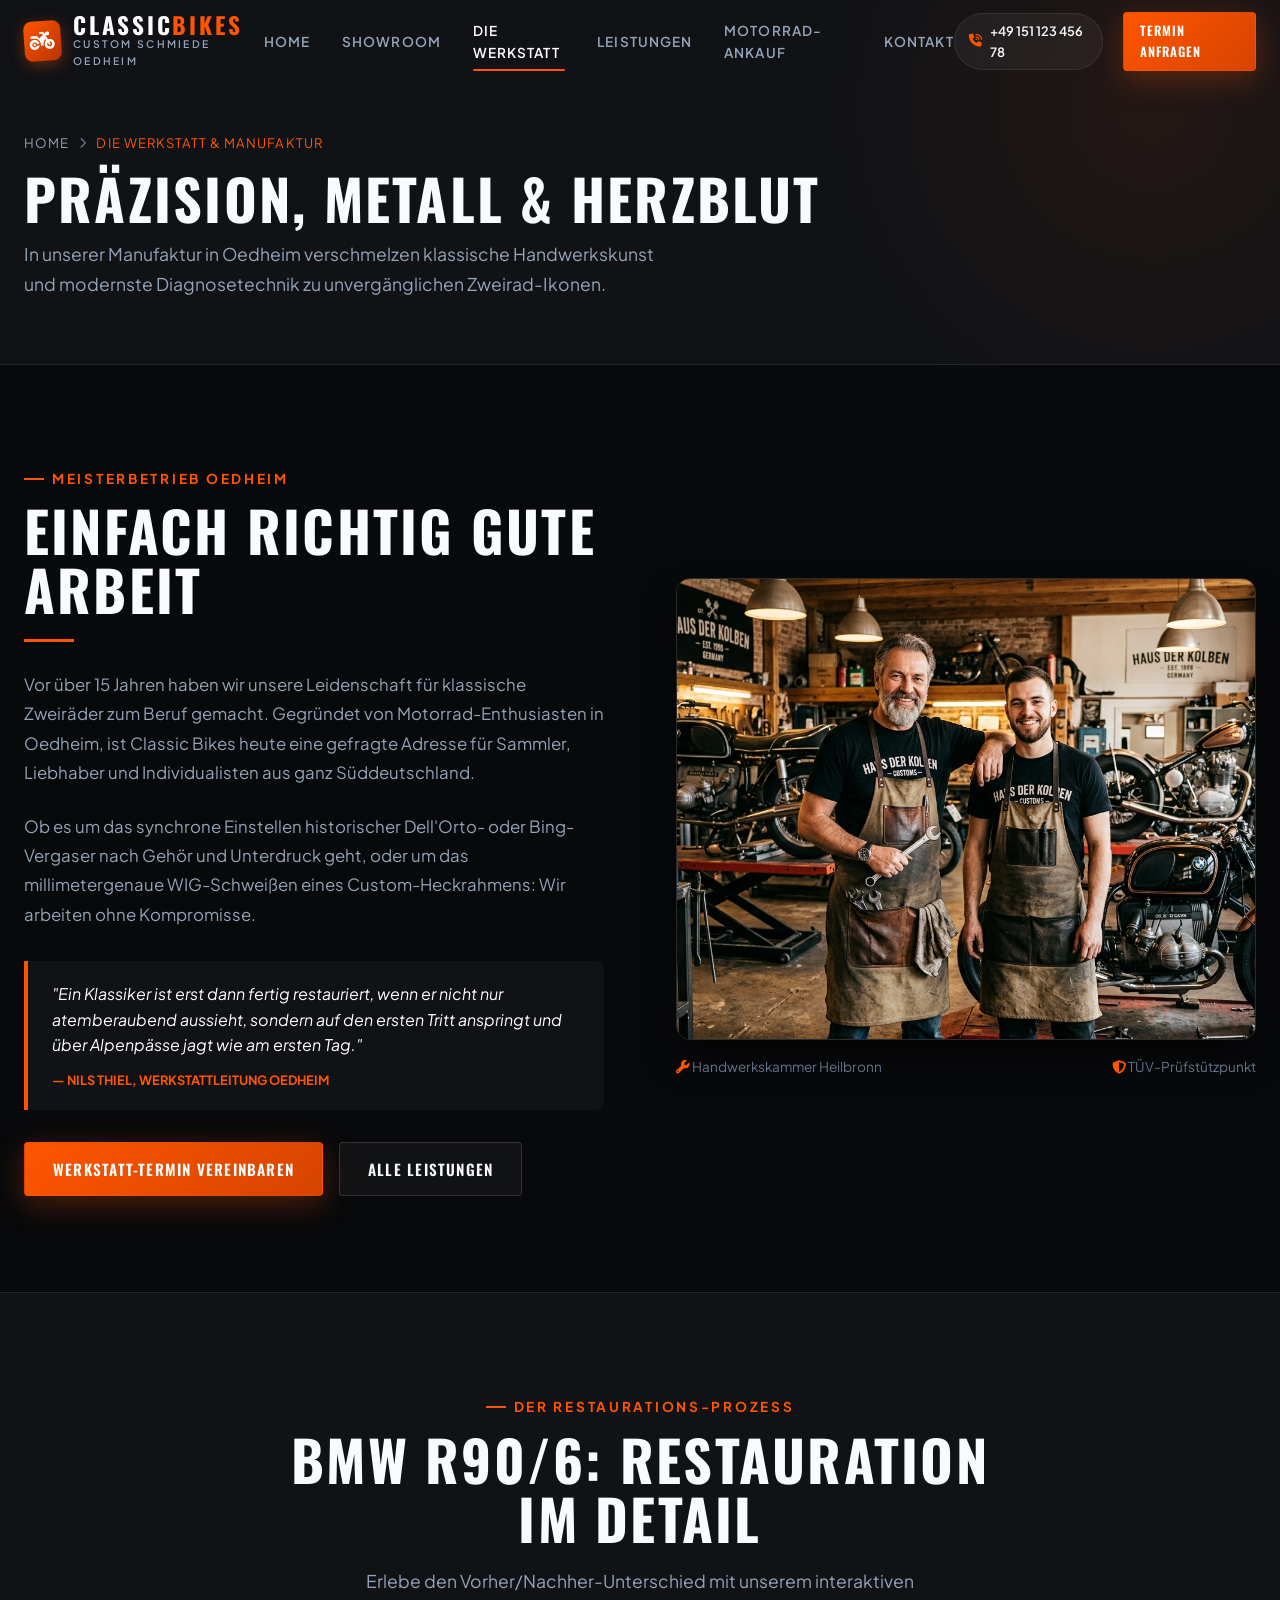
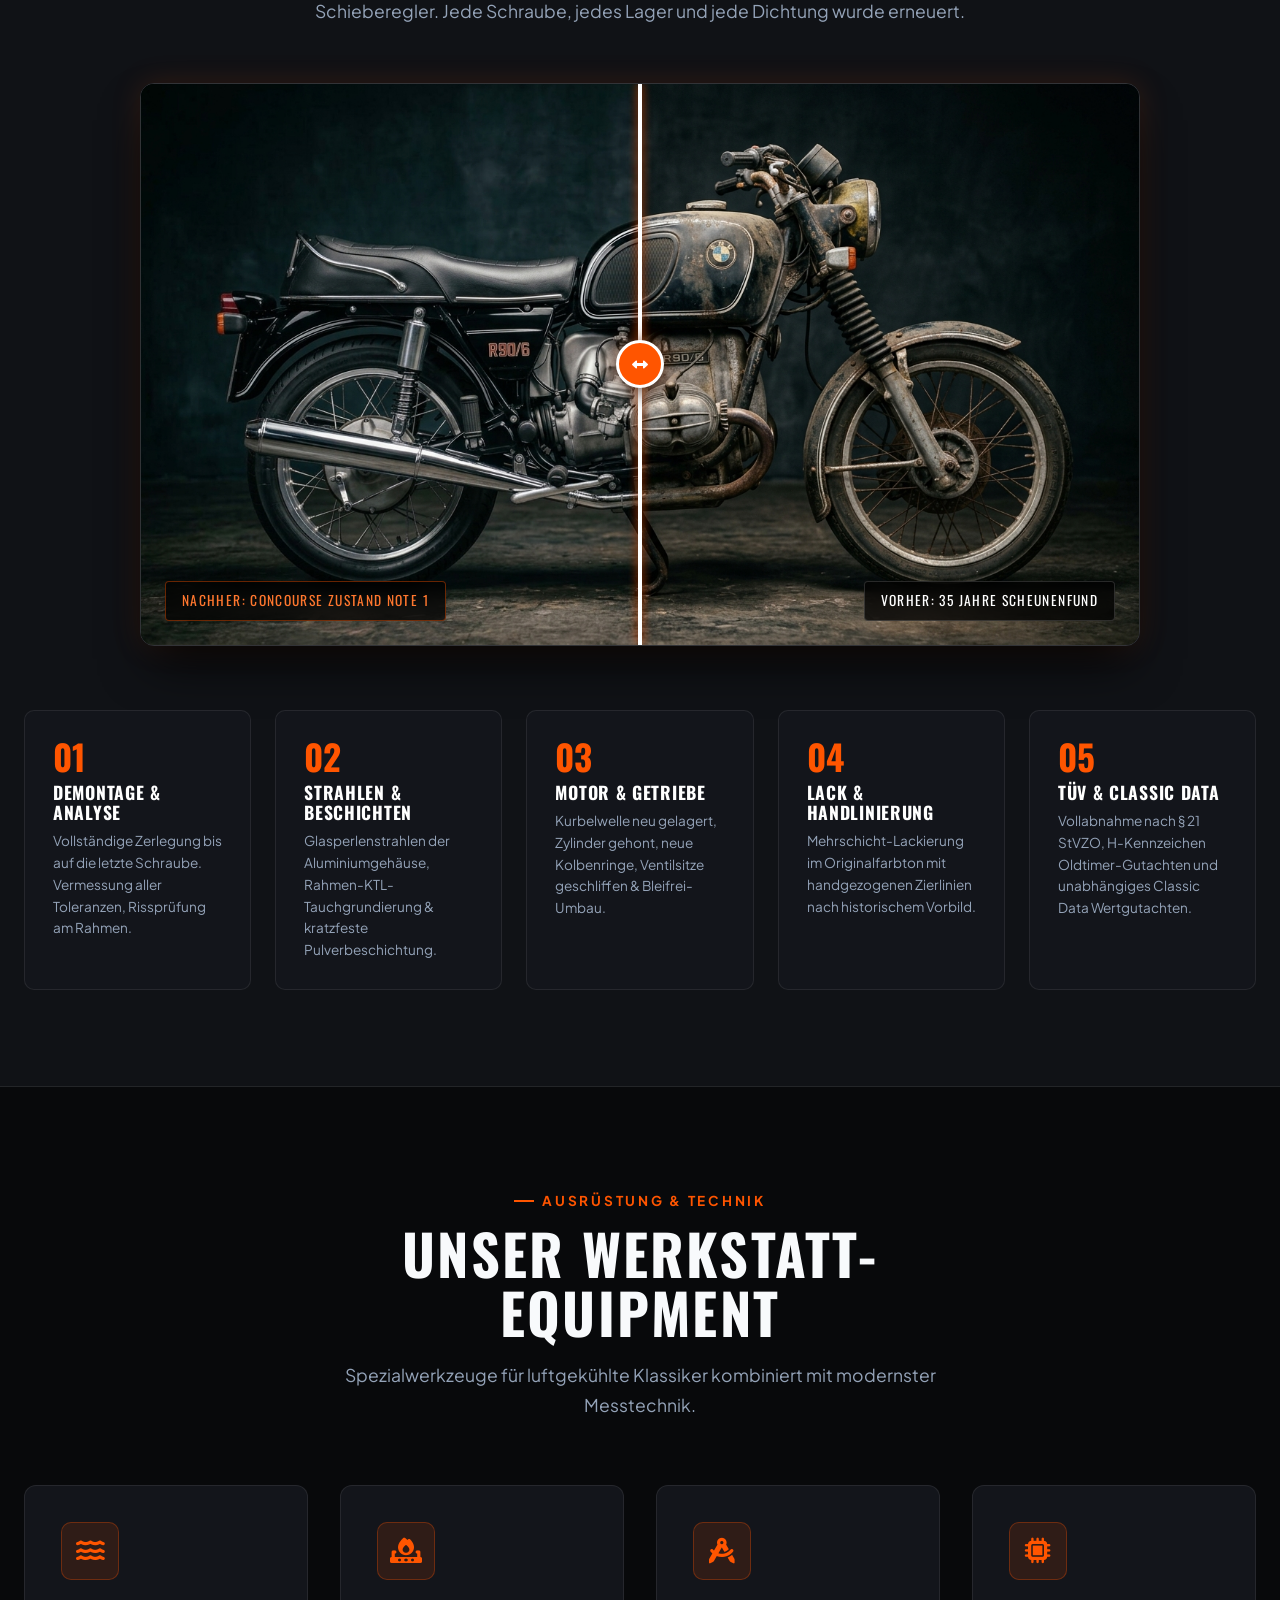
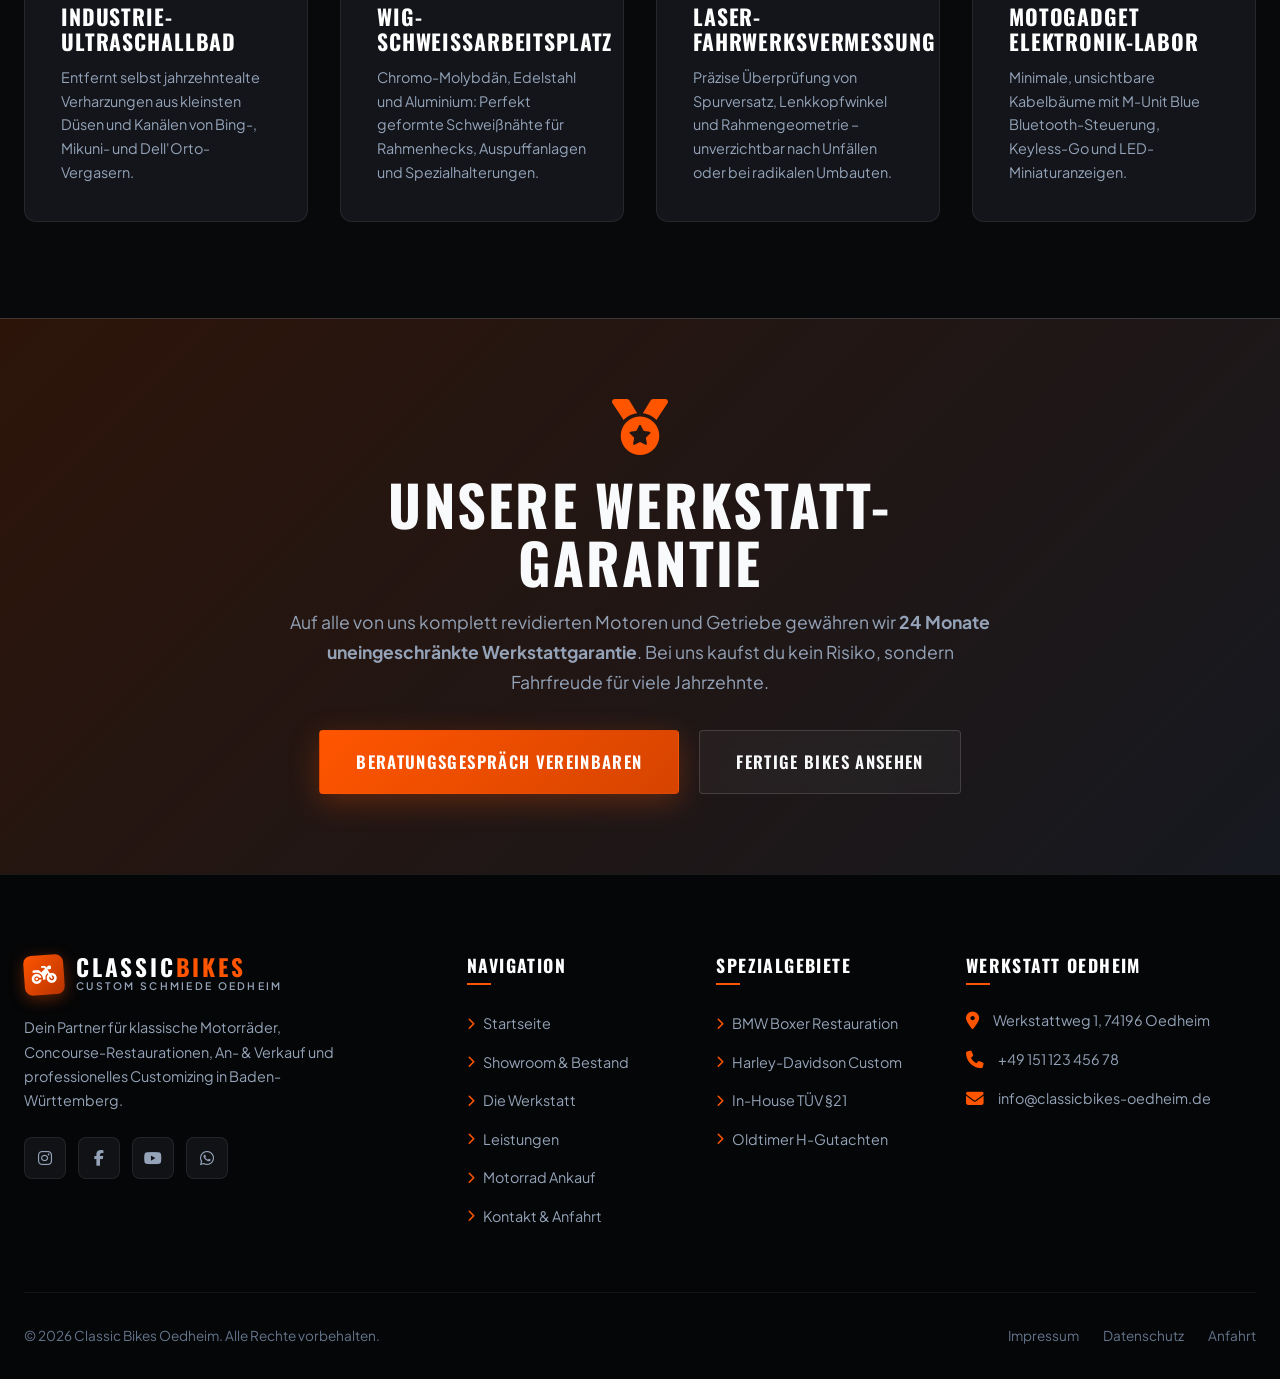
==== commit be2c8121: "Name ändern" ====
--- a/werkstatt.html
+++ b/werkstatt.html
@@ -1,18 +1,21 @@
 <!DOCTYPE html>
 <html lang="de">
+
 <head>
   <meta charset="UTF-8">
   <meta name="viewport" content="width=device-width, initial-scale=1.0">
   <title>Die Werkstatt & Manufaktur | Classic Bikes Oedheim</title>
-  <meta name="description" content="Ein Blick hinter die Kulissen unserer Motorrad-Manufaktur in Oedheim. Erfahre mehr über unser Meisterteam, Restaurationsmethoden und Hightech-Ausrüstung.">
+  <meta name="description"
+    content="Ein Blick hinter die Kulissen unserer Motorrad-Manufaktur in Oedheim. Erfahre mehr über unser Meisterteam, Restaurationsmethoden und Hightech-Ausrüstung.">
 
   <!-- FontAwesome Icons -->
   <link rel="stylesheet" href="https://cdnjs.cloudflare.com/ajax/libs/font-awesome/6.5.1/css/all.min.css">
-  
+
   <!-- Custom Design System -->
   <link rel="stylesheet" href="css/main.css">
   <link rel="stylesheet" href="css/components.css">
 </head>
+
 <body>
 
   <!-- Site Navigation Header -->
@@ -87,7 +90,8 @@
       </div>
       <h1 class="section-title" style="margin-bottom:0.75rem;">PRÄZISION, METALL & HERZBLUT</h1>
       <p class="section-desc">
-        In unserer Manufaktur in Oedheim verschmelzen klassische Handwerkskunst und modernste Diagnosetechnik zu unvergänglichen Zweirad-Ikonen.
+        In unserer Manufaktur in Oedheim verschmelzen klassische Handwerkskunst und modernste Diagnosetechnik zu
+        unvergänglichen Zweirad-Ikonen.
       </p>
     </div>
   </div>
@@ -96,26 +100,33 @@
     <!-- Philosophy & Team Section -->
     <section style="padding: 6rem 0; background: var(--bg-body);">
       <div class="container">
-        <div style="display:grid; grid-template-columns:repeat(auto-fit, minmax(360px, 1fr)); gap:4.5rem; align-items:center;">
-          
+        <div
+          style="display:grid; grid-template-columns:repeat(auto-fit, minmax(360px, 1fr)); gap:4.5rem; align-items:center;">
+
           <div class="fade-up">
             <span class="section-tag">Meisterbetrieb Oedheim</span>
             <h2 class="section-title">EINFACH RICHTIG GUTE ARBEIT</h2>
             <div style="width:50px; height:3px; background:var(--accent); margin-bottom:1.75rem;"></div>
-            
+
             <p style="color:var(--text-muted); font-size:1.05rem; line-height:1.75; margin-bottom:1.5rem;">
-              Vor über 15 Jahren haben wir unsere Leidenschaft für klassische Zweiräder zum Beruf gemacht. Gegründet von Motorrad-Enthusiasten in Oedheim, ist Classic Bikes heute eine gefragte Adresse für Sammler, Liebhaber und Individualisten aus ganz Süddeutschland.
+              Vor über 15 Jahren haben wir unsere Leidenschaft für klassische Zweiräder zum Beruf gemacht. Gegründet von
+              Motorrad-Enthusiasten in Oedheim, ist Classic Bikes heute eine gefragte Adresse für Sammler, Liebhaber und
+              Individualisten aus ganz Süddeutschland.
             </p>
             <p style="color:var(--text-muted); font-size:1.05rem; line-height:1.75; margin-bottom:2rem;">
-              Ob es um das synchrone Einstellen historischer Dell'Orto- oder Bing-Vergaser nach Gehör und Unterdruck geht, oder um das millimetergenaue WIG-Schweißen eines Custom-Heckrahmens: Wir arbeiten ohne Kompromisse.
-            </p>
-
-            <div style="background:var(--bg-surface); border-left:4px solid var(--accent); padding:1.25rem 1.5rem; border-radius:0 8px 8px 0; margin-bottom:2rem;">
+              Ob es um das synchrone Einstellen historischer Dell'Orto- oder Bing-Vergaser nach Gehör und Unterdruck
+              geht, oder um das millimetergenaue WIG-Schweißen eines Custom-Heckrahmens: Wir arbeiten ohne Kompromisse.
+            </p>
+
+            <div
+              style="background:var(--bg-surface); border-left:4px solid var(--accent); padding:1.25rem 1.5rem; border-radius:0 8px 8px 0; margin-bottom:2rem;">
               <p style="color:#fff; font-size:1rem; font-style:italic; line-height:1.6; margin:0;">
-                "Ein Klassiker ist erst dann fertig restauriert, wenn er nicht nur atemberaubend aussieht, sondern auf den ersten Tritt anspringt und über Alpenpässe jagt wie am ersten Tag."
+                "Ein Klassiker ist erst dann fertig restauriert, wenn er nicht nur atemberaubend aussieht, sondern auf
+                den ersten Tritt anspringt und über Alpenpässe jagt wie am ersten Tag."
               </p>
-              <div style="margin-top:0.75rem; font-size:0.8rem; color:var(--accent); font-weight:700; text-transform:uppercase;">
-                — Oliver Herold, Werkstattleitung Oedheim
+              <div
+                style="margin-top:0.75rem; font-size:0.8rem; color:var(--accent); font-weight:700; text-transform:uppercase;">
+                — Nils Thiel, Werkstattleitung Oedheim
               </div>
             </div>
 
@@ -126,10 +137,13 @@
           </div>
 
           <div class="fade-up delay-1">
-            <div style="border-radius:14px; overflow:hidden; border:1px solid var(--border-medium); box-shadow:var(--shadow-lg);">
-              <img src="images/team.jpg" alt="Das Meisterteam von Classic Bikes Oedheim" style="width:100%; height:460px; object-fit:cover;">
-            </div>
-            <div style="display:flex; justify-content:space-between; margin-top:1rem; font-size:0.85rem; color:var(--text-dim);">
+            <div
+              style="border-radius:14px; overflow:hidden; border:1px solid var(--border-medium); box-shadow:var(--shadow-lg);">
+              <img src="images/team.jpg" alt="Das Meisterteam von Classic Bikes Oedheim"
+                style="width:100%; height:460px; object-fit:cover;">
+            </div>
+            <div
+              style="display:flex; justify-content:space-between; margin-top:1rem; font-size:0.85rem; color:var(--text-dim);">
               <span><i class="fa-solid fa-wrench" style="color:var(--accent);"></i> Handwerkskammer Heilbronn</span>
               <span><i class="fa-solid fa-shield-halved" style="color:var(--accent);"></i> TÜV-Prüfstützpunkt</span>
             </div>
@@ -140,18 +154,21 @@
     </section>
 
     <!-- Interactive Restoration Slider (Featured Deep Dive) -->
-    <section style="padding: 6rem 0; background: var(--bg-surface); border-top: 1px solid var(--border-subtle); border-bottom: 1px solid var(--border-subtle);">
+    <section
+      style="padding: 6rem 0; background: var(--bg-surface); border-top: 1px solid var(--border-subtle); border-bottom: 1px solid var(--border-subtle);">
       <div class="container">
         <div style="text-align: center; max-width: 750px; margin: 0 auto 3.5rem;">
           <span class="section-tag" style="justify-content:center;">Der Restaurations-Prozess</span>
           <h2 class="section-title">BMW R90/6: RESTAURATION IM DETAIL</h2>
           <p class="section-desc" style="margin: 0 auto;">
-            Erlebe den Vorher/Nachher-Unterschied mit unserem interaktiven Schieberegler. Jede Schraube, jedes Lager und jede Dichtung wurde erneuert.
+            Erlebe den Vorher/Nachher-Unterschied mit unserem interaktiven Schieberegler. Jede Schraube, jedes Lager und
+            jede Dichtung wurde erneuert.
           </p>
         </div>
 
         <!-- Slider -->
-        <div class="restoration-slider-container fade-up" aria-label="Vorher Nachher Motorrad Restauration Schieberegler">
+        <div class="restoration-slider-container fade-up"
+          aria-label="Vorher Nachher Motorrad Restauration Schieberegler">
           <img src="images/restoration_before.jpg" alt="BMW R90/6 vor der Restauration" class="slider-img before">
           <img src="images/restoration_after.jpg" alt="BMW R90/6 nach der Restauration" class="slider-img after">
 
@@ -164,36 +181,57 @@
         </div>
 
         <!-- 5 Steps Process Grid -->
-        <div style="display:grid; grid-template-columns:repeat(auto-fit, minmax(220px, 1fr)); gap:1.5rem; margin-top:4rem;">
-          
-          <div style="background:var(--bg-card); padding:1.75rem; border-radius:10px; border:1px solid var(--border-subtle); position:relative;">
-            <div style="font-family:var(--font-display); font-size:2.2rem; color:var(--accent); font-weight:700; line-height:1; margin-bottom:0.5rem;">01</div>
+        <div
+          style="display:grid; grid-template-columns:repeat(auto-fit, minmax(220px, 1fr)); gap:1.5rem; margin-top:4rem;">
+
+          <div
+            style="background:var(--bg-card); padding:1.75rem; border-radius:10px; border:1px solid var(--border-subtle); position:relative;">
+            <div
+              style="font-family:var(--font-display); font-size:2.2rem; color:var(--accent); font-weight:700; line-height:1; margin-bottom:0.5rem;">
+              01</div>
             <h4 style="font-size:1.1rem; color:#fff; margin-bottom:0.5rem;">Demontage & Analyse</h4>
-            <p style="font-size:0.85rem; color:var(--text-muted); line-height:1.6;">Vollständige Zerlegung bis auf die letzte Schraube. Vermessung aller Toleranzen, Rissprüfung am Rahmen.</p>
-          </div>
-
-          <div style="background:var(--bg-card); padding:1.75rem; border-radius:10px; border:1px solid var(--border-subtle); position:relative;">
-            <div style="font-family:var(--font-display); font-size:2.2rem; color:var(--accent); font-weight:700; line-height:1; margin-bottom:0.5rem;">02</div>
+            <p style="font-size:0.85rem; color:var(--text-muted); line-height:1.6;">Vollständige Zerlegung bis auf die
+              letzte Schraube. Vermessung aller Toleranzen, Rissprüfung am Rahmen.</p>
+          </div>
+
+          <div
+            style="background:var(--bg-card); padding:1.75rem; border-radius:10px; border:1px solid var(--border-subtle); position:relative;">
+            <div
+              style="font-family:var(--font-display); font-size:2.2rem; color:var(--accent); font-weight:700; line-height:1; margin-bottom:0.5rem;">
+              02</div>
             <h4 style="font-size:1.1rem; color:#fff; margin-bottom:0.5rem;">Strahlen & Beschichten</h4>
-            <p style="font-size:0.85rem; color:var(--text-muted); line-height:1.6;">Glasperlenstrahlen der Aluminiumgehäuse, Rahmen-KTL-Tauchgrundierung & kratzfeste Pulverbeschichtung.</p>
-          </div>
-
-          <div style="background:var(--bg-card); padding:1.75rem; border-radius:10px; border:1px solid var(--border-subtle); position:relative;">
-            <div style="font-family:var(--font-display); font-size:2.2rem; color:var(--accent); font-weight:700; line-height:1; margin-bottom:0.5rem;">03</div>
+            <p style="font-size:0.85rem; color:var(--text-muted); line-height:1.6;">Glasperlenstrahlen der
+              Aluminiumgehäuse, Rahmen-KTL-Tauchgrundierung & kratzfeste Pulverbeschichtung.</p>
+          </div>
+
+          <div
+            style="background:var(--bg-card); padding:1.75rem; border-radius:10px; border:1px solid var(--border-subtle); position:relative;">
+            <div
+              style="font-family:var(--font-display); font-size:2.2rem; color:var(--accent); font-weight:700; line-height:1; margin-bottom:0.5rem;">
+              03</div>
             <h4 style="font-size:1.1rem; color:#fff; margin-bottom:0.5rem;">Motor & Getriebe</h4>
-            <p style="font-size:0.85rem; color:var(--text-muted); line-height:1.6;">Kurbelwelle neu gelagert, Zylinder gehont, neue Kolbenringe, Ventilsitze geschliffen & Bleifrei-Umbau.</p>
-          </div>
-
-          <div style="background:var(--bg-card); padding:1.75rem; border-radius:10px; border:1px solid var(--border-subtle); position:relative;">
-            <div style="font-family:var(--font-display); font-size:2.2rem; color:var(--accent); font-weight:700; line-height:1; margin-bottom:0.5rem;">04</div>
+            <p style="font-size:0.85rem; color:var(--text-muted); line-height:1.6;">Kurbelwelle neu gelagert, Zylinder
+              gehont, neue Kolbenringe, Ventilsitze geschliffen & Bleifrei-Umbau.</p>
+          </div>
+
+          <div
+            style="background:var(--bg-card); padding:1.75rem; border-radius:10px; border:1px solid var(--border-subtle); position:relative;">
+            <div
+              style="font-family:var(--font-display); font-size:2.2rem; color:var(--accent); font-weight:700; line-height:1; margin-bottom:0.5rem;">
+              04</div>
             <h4 style="font-size:1.1rem; color:#fff; margin-bottom:0.5rem;">Lack & Handlinierung</h4>
-            <p style="font-size:0.85rem; color:var(--text-muted); line-height:1.6;">Mehrschicht-Lackierung im Originalfarbton mit handgezogenen Zierlinien nach historischem Vorbild.</p>
-          </div>
-
-          <div style="background:var(--bg-card); padding:1.75rem; border-radius:10px; border:1px solid var(--border-subtle); position:relative;">
-            <div style="font-family:var(--font-display); font-size:2.2rem; color:var(--accent); font-weight:700; line-height:1; margin-bottom:0.5rem;">05</div>
+            <p style="font-size:0.85rem; color:var(--text-muted); line-height:1.6;">Mehrschicht-Lackierung im
+              Originalfarbton mit handgezogenen Zierlinien nach historischem Vorbild.</p>
+          </div>
+
+          <div
+            style="background:var(--bg-card); padding:1.75rem; border-radius:10px; border:1px solid var(--border-subtle); position:relative;">
+            <div
+              style="font-family:var(--font-display); font-size:2.2rem; color:var(--accent); font-weight:700; line-height:1; margin-bottom:0.5rem;">
+              05</div>
             <h4 style="font-size:1.1rem; color:#fff; margin-bottom:0.5rem;">TÜV & Classic Data</h4>
-            <p style="font-size:0.85rem; color:var(--text-muted); line-height:1.6;">Vollabnahme nach § 21 StVZO, H-Kennzeichen Oldtimer-Gutachten und unabhängiges Classic Data Wertgutachten.</p>
+            <p style="font-size:0.85rem; color:var(--text-muted); line-height:1.6;">Vollabnahme nach § 21 StVZO,
+              H-Kennzeichen Oldtimer-Gutachten und unabhängiges Classic Data Wertgutachten.</p>
           </div>
 
         </div>
@@ -212,12 +250,13 @@
         </div>
 
         <div style="display:grid; grid-template-columns:repeat(auto-fit, minmax(280px, 1fr)); gap:2rem;">
-          
+
           <div class="feature-card fade-up">
             <div class="feature-icon-box"><i class="fa-solid fa-water"></i></div>
             <h3 class="feature-title">Industrie-Ultraschallbad</h3>
             <p style="color:var(--text-muted); font-size:0.9rem; line-height:1.65;">
-              Entfernt selbst jahrzehntealte Verharzungen aus kleinsten Düsen und Kanälen von Bing-, Mikuni- und Dell'Orto-Vergasern.
+              Entfernt selbst jahrzehntealte Verharzungen aus kleinsten Düsen und Kanälen von Bing-, Mikuni- und
+              Dell'Orto-Vergasern.
             </p>
           </div>
 
@@ -225,7 +264,8 @@
             <div class="feature-icon-box"><i class="fa-solid fa-fire-burner"></i></div>
             <h3 class="feature-title">WIG-Schweißarbeitsplatz</h3>
             <p style="color:var(--text-muted); font-size:0.9rem; line-height:1.65;">
-              Chromo-Molybdän, Edelstahl und Aluminium: Perfekt geformte Schweißnähte für Rahmenhecks, Auspuffanlagen und Spezialhalterungen.
+              Chromo-Molybdän, Edelstahl und Aluminium: Perfekt geformte Schweißnähte für Rahmenhecks, Auspuffanlagen
+              und Spezialhalterungen.
             </p>
           </div>
 
@@ -233,7 +273,8 @@
             <div class="feature-icon-box"><i class="fa-solid fa-compass-drafting"></i></div>
             <h3 class="feature-title">Laser-Fahrwerksvermessung</h3>
             <p style="color:var(--text-muted); font-size:0.9rem; line-height:1.65;">
-              Präzise Überprüfung von Spurversatz, Lenkkopfwinkel und Rahmengeometrie – unverzichtbar nach Unfällen oder bei radikalen Umbauten.
+              Präzise Überprüfung von Spurversatz, Lenkkopfwinkel und Rahmengeometrie – unverzichtbar nach Unfällen oder
+              bei radikalen Umbauten.
             </p>
           </div>
 
@@ -250,12 +291,14 @@
     </section>
 
     <!-- Workshop Guarantee CTA -->
-    <section style="padding: 5rem 0; background: linear-gradient(135deg, rgba(255,85,0,0.15) 0%, var(--bg-surface-elevated) 100%); border-top: 1px solid var(--border-medium);">
+    <section
+      style="padding: 5rem 0; background: linear-gradient(135deg, rgba(255,85,0,0.15) 0%, var(--bg-surface-elevated) 100%); border-top: 1px solid var(--border-medium);">
       <div class="container" style="text-align:center; max-width:750px;">
         <i class="fa-solid fa-medal" style="font-size:3.5rem; color:var(--accent); margin-bottom:1.25rem;"></i>
         <h2 class="section-title" style="margin-bottom:1rem;">UNSERE WERKSTATT-GARANTIE</h2>
         <p style="color:var(--text-muted); font-size:1.1rem; line-height:1.7; margin-bottom:2rem;">
-          Auf alle von uns komplett revidierten Motoren und Getriebe gewähren wir <strong>24 Monate uneingeschränkte Werkstattgarantie</strong>. Bei uns kaufst du kein Risiko, sondern Fahrfreude für viele Jahrzehnte.
+          Auf alle von uns komplett revidierten Motoren und Getriebe gewähren wir <strong>24 Monate uneingeschränkte
+            Werkstattgarantie</strong>. Bei uns kaufst du kein Risiko, sondern Fahrfreude für viele Jahrzehnte.
         </p>
         <div style="display:flex; justify-content:center; gap:1.25rem; flex-wrap:wrap;">
           <a href="kontakt.html" class="btn btn-primary btn-lg">Beratungsgespräch vereinbaren</a>
@@ -278,13 +321,15 @@
             </div>
           </div>
           <p style="color:var(--text-muted); font-size:0.9rem; line-height:1.7; margin-bottom:1.5rem; max-width:320px;">
-            Dein Partner für klassische Motorräder, Concourse-Restaurationen, An- & Verkauf und professionelles Customizing in Baden-Württemberg.
+            Dein Partner für klassische Motorräder, Concourse-Restaurationen, An- & Verkauf und professionelles
+            Customizing in Baden-Württemberg.
           </p>
           <div class="social-links">
             <a href="#" class="social-btn" aria-label="Instagram"><i class="fa-brands fa-instagram"></i></a>
             <a href="#" class="social-btn" aria-label="Facebook"><i class="fa-brands fa-facebook-f"></i></a>
             <a href="#" class="social-btn" aria-label="YouTube"><i class="fa-brands fa-youtube"></i></a>
-            <a href="https://wa.me/4915112345678" target="_blank" class="social-btn" aria-label="WhatsApp"><i class="fa-brands fa-whatsapp"></i></a>
+            <a href="https://wa.me/4915112345678" target="_blank" class="social-btn" aria-label="WhatsApp"><i
+                class="fa-brands fa-whatsapp"></i></a>
           </div>
         </div>
 
@@ -347,4 +392,5 @@
   <script src="js/main.js"></script>
   <script src="js/restoration-slider.js"></script>
 </body>
-</html>
+
+</html>
